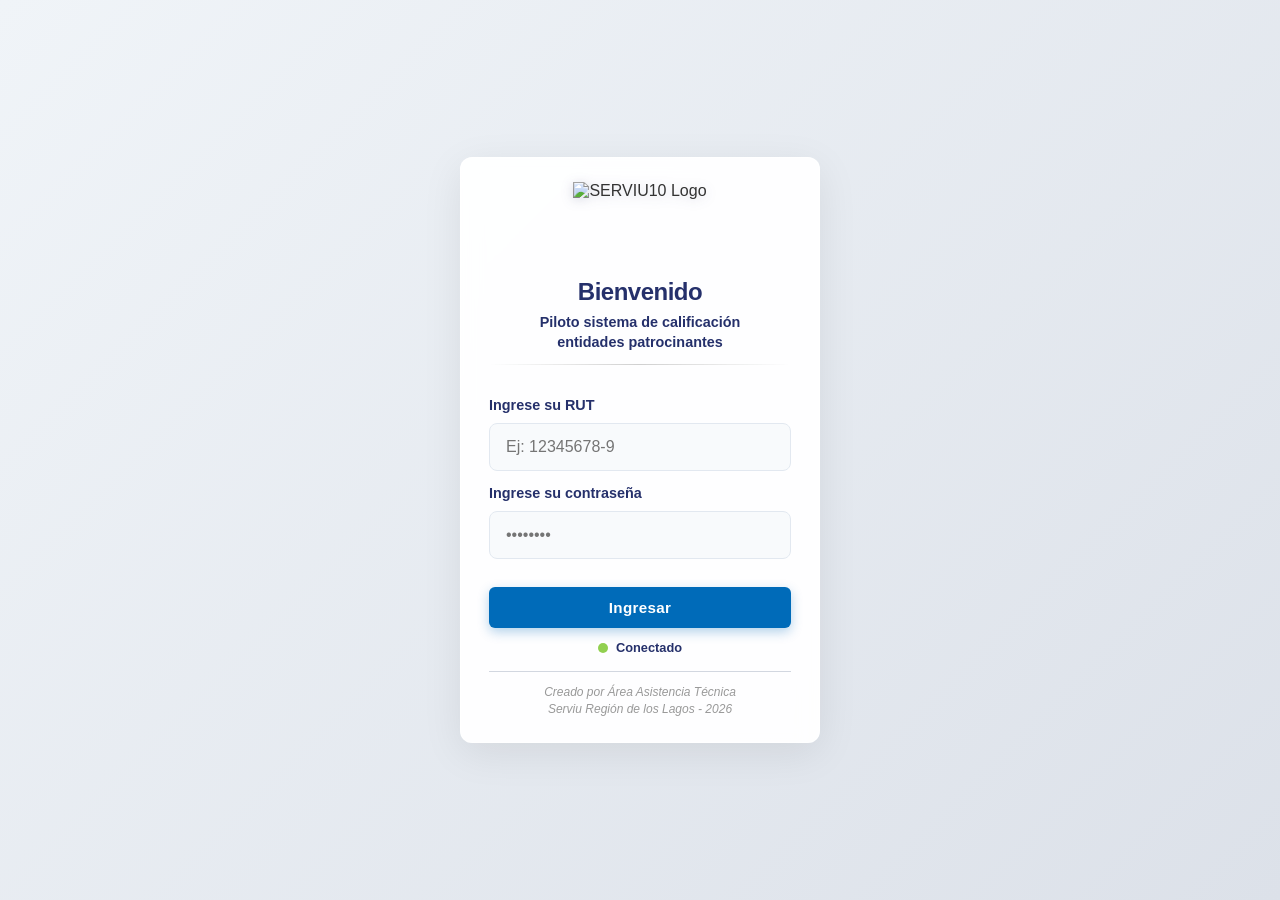
==== index.html @ bb614b03 "fix: Cache-busting de CSS/JS y refuerzo visual del indicador de entidades; resaltado de fila al cali" ====
<!DOCTYPE html>
<html lang="es">
<head>
    <meta charset="UTF-8">
    <meta name="viewport" content="width=device-width, initial-scale=1.0">
    <script>
        // Detectar si está en GitHub Pages o local
        const isGitHub = window.location.hostname.includes('github.io');
        let basePath = './';
        if (isGitHub) {
            // Extraer el nombre del repositorio de la URL actual (case-insensitive)
            const pathname = window.location.pathname;
            const match = pathname.match(/\/([^/]+)\//);
            basePath = match ? ('/' + match[1] + '/') : '/Calificaciones/';
        }
        // Crear base tag dinámicamente
        const baseTag = document.createElement('base');
        baseTag.href = basePath;
        document.head.insertBefore(baseTag, document.head.firstChild);

        // Información de autoría - visible en consola (F12)
        console.log('%cSISTEMA DE PRECALIFICACIÓN ENTIDADES PATROCINANTES', 'color: #25306B; font-size: 16px; font-weight: bold;');
        console.log('%cDesarrollado por: Rodrigo Kramm (rkramm@minvu.cl)', 'color: #006BB9; font-size: 12px;');
        console.log('%cÁrea: Asistencia Técnica - Serviu Región de los Lagos', 'color: #28A745; font-size: 12px;');
        console.log('%cAño: 2026', 'color: #666; font-size: 12px;');
        console.log('%c📜 Licencia: Creative Commons Atribución 4.0 Internacional (CC BY 4.0)', 'color: #F57C00; font-size: 11px; font-weight: bold;');
        console.log('%cPuedes modificar, mejorar y distribuir este proyecto siempre que:', 'color: #999; font-size: 11px;');
        console.log('%c✓ Des crédito al autor original (Rodrigo Kramm)', 'color: #999; font-size: 11px;');
        console.log('%c✓ Incluyas un enlace a la licencia: https://creativecommons.org/licenses/by/4.0/', 'color: #999; font-size: 11px;');
        console.log('%c✓ Indiques los cambios realizados al proyecto original', 'color: #999; font-size: 11px;');
    </script>
    <title>Sistema de Precalificación e Inspección</title>
    <link rel="stylesheet" href="styles.css?v=20260706b">
</head>
<body>
    <script>
        // OCULTAR PANELES AL INICIO (antes de que cargue CSS)
        document.addEventListener('DOMContentLoaded', () => {
            const mainScreen = document.getElementById('main-screen');
            const adminView = document.getElementById('admin-view');
            if (mainScreen) {
                mainScreen.classList.add('hidden');
                mainScreen.style.display = 'none';
            }
            if (adminView) {
                adminView.classList.add('hidden');
                adminView.style.display = 'none';
            }
        });
    </script>

    <div id="login-container" class="login-screen-center">
        <form id="login-screen" class="login-card" onsubmit="event.preventDefault();">
            <div class="login-header text-center" style="padding-bottom: 4px;">
                <div style="display: flex; justify-content: center; margin-bottom: 16px;">
                    <img src="logo_serviu.JPG" alt="SERVIU10 Logo" style="height: 80px; object-fit: contain; filter: drop-shadow(0 2px 6px rgba(37, 48, 107, 0.18));">
                </div>
                <h2 style="margin: 0 0 6px 0; font-size: 1.5rem; font-weight: 700; color: var(--primary-dark); letter-spacing: -0.5px;">Bienvenido</h2>
                <p style="color: var(--primary-dark); font-size: 0.9rem; margin: 0; font-weight: 600; line-height: 1.4;">Piloto sistema de calificación<br>entidades patrocinantes</p>
                <div style="height: 1px; background: linear-gradient(90deg, transparent, #D0D0D0, transparent); margin: 12px 0;"></div>
            </div>

            <div style="margin-top: 16px;">
                <div class="form-group">
                    <label for="username" style="display: block; font-size: 0.9rem; font-weight: 600; color: var(--primary-dark); margin-bottom: 10px; text-transform: none; letter-spacing: normal;">Ingrese su RUT</label>
                    <input type="text" id="username" placeholder="Ej: 12345678-9" class="modern-input" maxlength="10" style="padding: 14px 16px; font-size: 1rem;">
                </div>
                <div class="form-group">
                    <label for="password" style="display: block; font-size: 0.9rem; font-weight: 600; color: var(--primary-dark); margin-bottom: 10px; text-transform: none; letter-spacing: normal;">Ingrese su contraseña</label>
                    <input type="password" id="password" class="modern-input" placeholder="••••••••" maxlength="8" style="padding: 14px 16px; font-size: 1rem;">
                </div>
            </div>

            <button type="button" id="btn-login" class="btn btn-primary btn-login-modern" style="margin-top: 14px; padding: 12px; font-size: 0.95rem; font-weight: 600; border-radius: 6px; letter-spacing: 0.3px;">Ingresar</button>

            <div id="connection-status" class="login-status-indicator" style="margin-top: 12px;">
                <span id="conn-dot" class="status-dot" style="background-color: #92D050;"></span>
                <span id="conn-text" style="font-size: 0.8rem; color: #25306B; font-weight: bold;">Conectado</span>
            </div>

            <div style="margin-top: 16px; text-align: center; padding-top: 12px; border-top: 1px solid #D2D7E0;">
                <p style="font-size: 0.75rem; color: #999; font-style: italic; margin: 0; line-height: 1.4;">
                    Creado por Área Asistencia Técnica<br>Serviu Región de los Lagos - 2026
                </p>
            </div>
        </form>
    </div>

    <div id="main-screen" class="container hidden" style="display: none !important;">
        <header class="main-header">
            <div style="display: flex; align-items: center; justify-content: space-between; width: 100%; gap: 20px;">
                <div style="order: 2; flex: 0 1 auto; text-align: center;">
                    <h1 id="app-title">Panel de Control</h1>
                    <p style="margin: 6px 0 0 0; font-size: 1rem; font-weight: 600; color: rgba(255, 255, 255, 0.95);"><span>Bienvenido</span> <span id="user-profile"></span></p>
                </div>

                <div style="order: 1; flex: 1 1 0; text-align: left; display: flex; flex-direction: column; gap: 2px;">
                    <div style="font-size: 0.9rem; font-weight: 600; color: rgba(255, 255, 255, 0.95);"><span id="header-date-today">--</span></div>
                    <div style="font-size: 0.85rem; color: rgba(255, 255, 255, 0.85); font-weight: 600;"><span id="header-countdown">--:--</span></div>
                    <div style="font-size: 0.75rem; color: rgba(255, 255, 255, 0.8); margin-top: 3px; display: none;" id="session-countdown-container">⏱️ Sesión: <span id="session-countdown">10:00</span></div>
                    <div style="font-size: 0.75rem; color: rgba(255, 255, 255, 0.8); margin-top: 3px; display: none;" id="deadline-container">📅 <span id="deadline-display"></span></div>
                </div>

                <div style="order: 3; display: flex; gap: 8px; align-items: flex-start; flex: 1 1 0; justify-content: flex-end;">
                    <button id="btn-eval-pdf" class="btn btn-primary hidden" style="background-color: #3C4350; color: white; font-weight: 600; border: none; box-shadow: 0 2px 4px rgba(0,0,0,0.2); padding: 8px 12px; font-size: 0.85rem;" title="Exportar calificaciones a formato PDF para respaldo">🖨️ PDF</button>
                    <div style="display: flex; flex-direction: column; align-items: center; gap: 4px;">
                        <button id="btn-save-scores" class="btn btn-primary hidden" style="background-color: #0A3A6B; color: white; font-weight: 600; border: none; box-shadow: 0 2px 4px rgba(0,0,0,0.2); padding: 8px 12px; font-size: 0.85rem;">💾 Guardar</button>
                        <span id="save-status-badge" style="font-size: 0.65rem; font-weight: 700; padding: 2px 6px; border-radius: 3px; background: #2E8B57; color: white; display: none; letter-spacing: 0.03em;">✅ GUARDADO</span>
                    </div>
                    <button id="btn-sync-cloud" class="btn btn-primary" style="background-color: #2E8B57; color: white; font-weight: 600; border: none; box-shadow: 0 2px 4px rgba(0,0,0,0.2); padding: 8px 12px; font-size: 0.85rem;">☁️ Sincronizar</button>
                    <button id="btn-download-cloud" class="btn btn-primary" style="background-color: #2B7A99; color: white; font-weight: 600; border: none; box-shadow: 0 2px 4px rgba(0,0,0,0.2); padding: 8px 12px; font-size: 0.85rem;" title="Descargar asignaciones desde la nube">⬇️ Descargar</button>
                    <button id="btn-logout" class="btn btn-danger" style="background-color: #C0392B; color: white; padding: 8px 12px; font-size: 0.85rem; font-weight: 600; border: none; box-shadow: 0 2px 4px rgba(0,0,0,0.2);">🚪 Salir</button>
                </div>
            </div>
            <div style="height: 1px; background: linear-gradient(90deg, transparent, rgba(255, 255, 255, 0.2), transparent); margin-top: 12px; width: 100%;"></div>
        </header>

        <div id="admin-view" class="hidden" style="display: none !important;">
            <div class="tabs-nav" style="margin-bottom: 15px;">
                <button class="tab-button admin-main-tab active" data-target="panel-config">Configuración y Asignación</button>
                <button class="tab-button admin-main-tab" data-target="panel-entidades">Entidades</button>
                <button class="tab-button admin-main-tab" data-target="panel-evaluadores">Evaluadores</button>
                <button class="tab-button admin-main-tab" data-target="panel-monitoreo" id="btn-tab-monitoreo">Monitoreo de Precalificaciones</button>
                <button class="tab-button admin-main-tab" data-target="panel-reportes" id="btn-tab-reportes">Reportes Consolidados</button>
                <button class="tab-button admin-main-tab" data-target="panel-textos">Edición de Textos</button>
                <button class="tab-button admin-main-tab" data-target="panel-historicos">Históricos</button>
                <button class="tab-button admin-main-tab" data-target="panel-sesiones">Sesiones Activas</button>
            </div>

            <div id="panel-config" class="admin-subpanel" title="Panel de Configuración y Asignación">
                <div class="card compact-card" style="margin-bottom: 15px; max-width: 500px;" title="Tarjeta de Fechas Límite">
                    <div style="display: flex; gap: 10px; align-items: center; margin-bottom: 8px;">
                        <h3 style="margin: 0;">Fechas Límite de Evaluación</h3>
                        <span style="background:#5C6580;color:#fff;padding:3px 9px;border-radius:4px;font-size:0.66rem;font-weight:700;letter-spacing:0.03em;">DEADLINE</span>
                    </div>
                    <div class="form-group" style="margin-top:5px; margin-bottom:5px;">
                        <label for="cfg-deadline">Fecha y Hora Límite:</label>
                        <input type="datetime-local" id="cfg-deadline">
                    </div>
                    <button id="btn-save-config" class="btn btn-primary">Guardar Restricción Temporal</button>
                </div>

                <div class="card compact-card" style="margin-bottom: 15px;" title="Tarjeta de Respaldo de Datos">
                    <div style="display: flex; gap: 10px; align-items: center; margin-bottom: 8px;">
                        <h3 style="margin: 0;">Respaldo y Security de Datos</h3>
                        <span style="background:#5C6580;color:#fff;padding:3px 9px;border-radius:4px;font-size:0.66rem;font-weight:700;letter-spacing:0.03em;">BACKUP</span>
                    </div>
                    <p style="margin-bottom: 10px; font-size: 0.85rem; color: #666;">Descargue un archivo JSON con absolutamente toda la información del sistema (Entidades, Evaluadores, Asignaciones, Notas, etc.) para mantener una copia de seguridad segura.</p>
                    <button id="btn-export-backup" class="btn btn-primary" style="background-color: #2B7A99; border-color: #17A2B8; color: #FFF;" title="Descargar archivo JSON de respaldo">💾 Descargar Respaldo Completo (JSON)</button>
                </div>

                <div class="card compact-card" title="Tarjeta de Asignación Rápida">
                    <div style="display:flex; justify-content:space-between; align-items:center; flex-wrap:wrap; gap:10px; margin-bottom:10px;">
                        <div style="display: flex; gap: 10px; align-items: center;">
                            <h3 style="margin:0;">Asignación Rápida de Cobertura y Privilegios</h3>
                            <span style="background:#5C6580;color:#fff;padding:3px 9px;border-radius:4px;font-size:0.66rem;font-weight:700;letter-spacing:0.03em;">ASIG-RÁPIDA</span>
                        </div>
                        <div style="display:flex; align-items:center; gap:10px;">
                            <label style="display:flex; align-items:center; gap:6px; font-weight:bold; color:var(--primary-dark); cursor:pointer; font-size:0.9rem;">
                                <input type="checkbox" id="chk-modo-historico"> HISTORICO
                            </label>
                            <select id="sel-anio-historico" class="hidden" style="width:auto; min-width:90px; padding:4px 8px; font-size:0.85rem;"></select>
                        </div>
                    </div>
                    <p style="margin-bottom: 10px; font-size: 0.85rem; color: #666;">Configura la asignación por bloques geográficos y de programas:</p>

                    <div style="font-size: 0.7rem; color: #666; margin-bottom: 8px; font-weight: bold;">MATRIZ-ASIGNACIÓN</div>
                    <div class="matrix-grid-layout" title="Matriz de asignación de privilegios">
                        <div class="matrix-col" title="Control de Evaluadores">
                            <div class="matrix-header">1. Evaluador(es) <span style="display: block; font-size: 0.65rem; font-weight: bold; color: #7A8294; margin-top: 2px;">COL-EVALUADORES</span></div>
                            <div class="matrix-body tall-body clean-checkbox-list" id="col-evaluadores"></div>
                        </div>

                        <div class="matrix-col" title="Control de Provincia">
                            <label for="asig-provincia-listbox" class="matrix-header" style="display:block; width:100%; margin:0; cursor:pointer;">2. Provincia<span style="display: block; font-size: 0.65rem; font-weight: bold; color: #7A8294; margin-top: 2px;">COL-PROVINCIA</span></label>
                            <div class="matrix-body tall-body" style="padding: 0; display: flex; flex-direction: column;">
                                <select id="asig-provincia-listbox" size="4" style="height: 100%; width:100%; border: none; outline: none; padding: 8px;" title="Lista de Provincias">
                                    <option value="Osorno">Osorno</option>
                                    <option value="Llanquihue">Llanquihue</option>
                                    <option value="Chiloé">Chiloé</option>
                                    <option value="Palena">Palena</option>
                                </select>
                            </div>
                        </div>

                        <div class="matrix-col" title="Control de Programas">
                            <div class="matrix-header">3. Programa<span style="display: block; font-size: 0.65rem; font-weight: bold; color: #7A8294; margin-top: 2px;">COL-PROGRAMA</span></div>
                            <div class="matrix-body tall-body clean-checkbox-list" id="col-programas-dinamicos" style="background: #FAFBFD;">
                                <span style="color:#999; font-size:0.8rem; display:block; text-align:center; margin-top:20px;">Seleccione una provincia</span>
                            </div>
                        </div>
                        <div class="matrix-col" title="Control de Entidades">
                            <div class="matrix-header">3.5 ENTIDADES<span style="display: block; font-size: 0.65rem; font-weight: bold; color: #7A8294; margin-top: 2px;">COL-ENTIDADES</span></div>
                            <div class="matrix-body" id="col-entidades-dinamicas">
                                </div>
                        </div>

                        <div class="matrix-col" title="Control de Etapas">
                            <div class="matrix-header">4. Etapa<span style="display: block; font-size: 0.65rem; font-weight: bold; color: #7A8294; margin-top: 2px;">COL-ETAPAS</span></div>
                            <div class="matrix-body tall-body clean-checkbox-list">
                                <label class="all-stages-label">
                                    <input type="checkbox" id="chk-toggle-all-stages"> [ Marcar Todas ]
                                </label>
                                <div class="checkbox-block-item"><label><input type="checkbox" class="asig-etapa-chk" value="1"> Etapa 1</label></div>
                                <div class="checkbox-block-item"><label><input type="checkbox" class="asig-etapa-chk" value="2"> Etapa 2</label></div>
                                <div class="checkbox-block-item"><label><input type="checkbox" class="asig-etapa-chk" value="3"> Etapa 3</label></div>
                                <div class="checkbox-block-item"><label><input type="checkbox" class="asig-etapa-chk" value="4"> Etapa 4</label></div>
                                <div class="checkbox-block-item"><label><input type="checkbox" class="asig-etapa-chk" value="5"> Etapa 5</label></div>
                                <div class="checkbox-block-item"><label><input type="checkbox" class="asig-etapa-chk" value="6"> Etapa 6</label></div>
                            </div>
                        </div>
                    </div>
                    
                    <div style="margin-top:15px; display:flex; gap:10px; justify-content:flex-end;">
                        <button id="btn-save-partial" class="btn" style="background-color:#6C757D; color:#FFF;" title="ID: btn-save-partial">Guardar Parcial e Intercambiar Cobertura</button>
                        <button id="btn-save-asignacion" class="btn btn-primary" title="ID: btn-save-asignacion">Finalizar y Confirmar Asignación</button>
                        <button id="btn-save-asignacion-historica" class="btn btn-primary hidden" style="background-color:#2B7A99;" title="ID: btn-save-asignacion-historica">Guardar Asignación Histórica</button>
                    </div>
                </div>
            </div>

            <div id="panel-entidades" class="admin-subpanel hidden" title="Panel de Entidades">
                <div class="card compact-card" title="Tarjeta Directorio de Entidades">
                    <div style="display:flex; justify-content:space-between; align-items:center; flex-wrap: wrap; gap: 10px; margin-bottom:10px; border-bottom:2px solid var(--primary-dark); padding-bottom:4px;">
                        <div style="display: flex; gap: 10px; align-items: center;">
                            <h3 style="color:var(--primary-dark); font-size:1.1rem; margin:0;">Directorio de Entidades</h3>
                            <span style="background:#5C6580;color:#fff;padding:3px 9px;border-radius:4px;font-size:0.66rem;font-weight:700;letter-spacing:0.03em;">ENTIDADES</span>
                        </div>
                        <div style="display: flex; gap: 10px; align-items: center; flex-grow: 1; justify-content: flex-end; flex-wrap: wrap;">
                            <label for="search-entidades" style="font-size: 0.85rem; font-weight: bold; color: var(--text-dark);">Buscar:</label>
                            <input type="text" id="search-entidades" placeholder="Buscar entidad (RUT, Nombre, Comuna...)" class="modern-input" style="max-width: 300px; padding: 6px 10px;" title="Búsqueda de entidades">
                            <button id="btn-open-entidad-modal" class="btn btn-primary" style="padding:6px 12px; font-size:0.85rem;" title="Crear nueva entidad">+ Nueva Entidad</button>
                        </div>
                    </div>
                    <div class="table-responsive" style="margin-top: 15px;">
                        <div style="font-size: 0.7rem; color: #666; margin-bottom: 8px; font-weight: bold;">TABLA-ENTIDADES</div>
                        <table class="evaluation-table" style="font-size: 0.8rem;" title="Tabla de Entidades">
                            <colgroup>
                                <col style="width: 12%;">
                                <col style="width: 25%;">
                                <col style="width: 10%;">
                                <col style="width: 15%;">
                                <col style="width: 12%;">
                                <col style="width: 16%;">
                                <col style="width: 10%;">
                            </colgroup>
                            <thead>
                                <tr style="background-color: var(--primary-dark); color: #FFF;">
                                    <th>RUT</th>
                                    <th>Nombre</th>
                                    <th>Comuna</th>
                                    <th>Programa</th>
                                    <th>Convenio</th>
                                    <th>Fecha</th>
                                    <th class="text-center">Acciones</th>
                                </tr>
                            </thead>
                            <tbody id="tabla-entidades-body">
                                <tr><td colspan="7" class="text-center">Sin entidades guardadas.</td></tr>
                            </tbody>
                        </table>
                    </div>
                </div>
            </div>

            <div id="panel-evaluadores" class="admin-subpanel hidden" title="Panel de Evaluadores">
                <div class="card compact-card" title="Tarjeta Directorio de Evaluadores">
                    <div style="display:flex; justify-content:space-between; align-items:center; flex-wrap: wrap; gap: 10px; margin-bottom:10px; border-bottom:2px solid var(--primary-dark); padding-bottom:4px;">
                        <div style="display: flex; gap: 10px; align-items: center;">
                            <h3 style="color:var(--primary-dark); font-size:1.1rem; margin:0;">Directorio de Evaluadores</h3>
                            <span style="background:#5C6580;color:#fff;padding:3px 9px;border-radius:4px;font-size:0.66rem;font-weight:700;letter-spacing:0.03em;">EVALUADORES</span>
                        </div>
                        <div style="display: flex; gap: 10px; align-items: center; flex-grow: 1; justify-content: flex-end; flex-wrap: wrap;">
                            <label for="search-evaluadores" style="font-size: 0.85rem; font-weight: bold; color: var(--text-dark);">Buscar:</label>
                            <input type="text" id="search-evaluadores" placeholder="Buscar evaluador..." class="modern-input" style="max-width: 300px; padding: 6px 10px;" title="Búsqueda de evaluadores">
                            <button id="btn-open-evaluador-modal" class="btn btn-primary" style="padding:6px 12px; font-size:0.85rem;" title="Crear nuevo evaluador">+ Nuevo Evaluador</button>
                        </div>
                    </div>
                    <div class="table-responsive">
                        <div style="font-size: 0.7rem; color: #666; margin-bottom: 8px; font-weight: bold;">TABLA-EVALUADORES</div>
                        <table class="evaluation-table" style="font-size: 0.8rem;" title="Tabla de Evaluadores">
                            <thead>
                                <tr style="background-color: var(--primary-dark); color: #FFF;">
                                    <th>RUT</th>
                                    <th>Nombre</th>
                                    <th>Área / Depto</th>
                                    <th class="text-center">Acciones</th>
                                </tr>
                            </thead>
                            <tbody id="tabla-evaluadores-body">
                                <tr><td colspan="4" class="text-center">Sin evaluadores guardados.</td></tr>
                            </tbody>
                        </table>
                    </div>
                </div>
            </div>

            <div id="panel-monitoreo" class="admin-subpanel hidden" title="Panel de Monitoreo">
                <div class="card compact-card" title="Tarjeta Monitoreo de Precalificaciones">
                    <div style="display:flex; justify-content:space-between; align-items:center; flex-wrap:wrap; gap:8px; margin-bottom:10px;">
                        <div style="display: flex; gap: 10px; align-items: center;">
                            <h3 style="margin: 0;">Monitoreo de Precalificaciones Realizadas</h3>
                            <span style="background:#5C6580;color:#fff;padding:3px 9px;border-radius:4px;font-size:0.66rem;font-weight:700;letter-spacing:0.03em;">MONITOREO</span>
                        </div>
                        <div style="display:flex; align-items:center; gap:8px; flex-wrap: wrap;">
                            <label for="search-monitoreo" style="font-size: 0.85rem; font-weight: bold; color: var(--text-dark);">Filtrar:</label>
                            <input type="text" id="search-monitoreo" placeholder="Buscar por evaluador, programa o etapa..." class="modern-input" style="max-width:350px; padding:6px 10px;" title="Buscar en monitoreo">
                        </div>
                    </div>
                    <div class="table-responsive table-scroll-container">
                        <div style="font-size: 0.7rem; color: #666; margin-bottom: 8px; font-weight: bold;">TABLA-MONITOREO</div>
                        <table class="evaluation-table" style="font-size:0.85rem;" title="Tabla de Monitoreo">
                            <thead>
                                <tr style="background-color: var(--primary-dark); color:#FFF;">
                                    <th style="padding:8px;">Evaluador (RUT)</th>
                                    <th>Programa / Provincia / Entidad</th>
                                    <th>Etapa</th>
                                    <th>Estado</th>
                                    <th>Promedio</th>
                                    <th>Acción</th>
                                </tr>
                            </thead>
                            <tbody id="admin-monitoring-rows"></tbody>
                        </table>
                    </div>
                </div>
            </div>

            <div id="panel-reportes" class="admin-subpanel hidden" title="Panel de Reportes">
                <div class="card compact-card" title="Tarjeta Informe Consolidado">
                    <div style="display:flex; justify-content:space-between; align-items:center; flex-wrap:wrap; gap:8px; margin-bottom: 10px;">
                        <div style="display: flex; gap: 10px; align-items: center;">
                            <h3 style="margin:0;">Informe Consolidado por Entidad</h3>
                            <span style="background:#5C6580;color:#fff;padding:3px 9px;border-radius:4px;font-size:0.66rem;font-weight:700;letter-spacing:0.03em;">REPORTES</span>
                        </div>
                        <button id="btn-export-reportes" class="btn btn-primary" style="background-color: #217346; border-color: #217346;" title="Exportar reportes a Excel">📥 Exportar a Excel</button>
                    </div>
                    <p style="font-size: 0.85rem; color: #666; margin-bottom: 10px;">Este reporte agrupa todas las precalificaciones realizadas a una Entidad. <strong>Haga clic en una fila</strong> para desagrupar y ver el detalle de notas por Programa, Provincia y Evaluador.</p>
                    <div class="table-responsive table-scroll-container">
                        <div style="font-size: 0.7rem; color: #666; margin-bottom: 8px; font-weight: bold;">TABLA-REPORTES</div>
                        <table class="evaluation-table" style="font-size:0.85rem;" title="Tabla de Reportes Consolidados">
                            <thead>
                                <tr style="background-color: var(--primary-dark); color:#FFF;">
                                    <th style="padding:8px; text-align:left;">Nombre Entidad / Detalle (Programa y Evaluador)</th>
                                    <th class="text-center" style="width:7%;">Etapa 1</th>
                                    <th class="text-center" style="width:7%;">Etapa 2</th>
                                    <th class="text-center" style="width:7%;">Etapa 3</th>
                                    <th class="text-center" style="width:7%;">Etapa 4</th>
                                    <th class="text-center" style="width:7%;">Etapa 5</th>
                                    <th class="text-center" style="width:7%;">Etapa 6</th>
                                    <th class="text-center" style="width:10%;">Prom. Final</th>
                                    <th class="text-center" style="width:10%;">Estado</th>
                                    <th class="text-center" style="width:12%;">Fecha Calificación</th>
                                </tr>
                            </thead>
                            <tbody id="reportes-entidad-body"></tbody>
                        </table>
                    </div>
                </div>
            </div>

            <div id="panel-textos" class="admin-subpanel hidden">
                <div class="card compact-card">
                    <div style="display: flex; gap: 10px; align-items: center; margin-bottom: 8px;">
                        <h3 style="margin: 0;">Edición Normativa de Textos</h3>
                        <span style="background:#5C6580;color:#fff;padding:3px 9px;border-radius:4px;font-size:0.66rem;font-weight:700;letter-spacing:0.03em;">TEXTOS</span>
                    </div>
                    <div class="tabs-nav" id="admin-tabs" style="margin-top:5px;"></div>
                    <div id="admin-items-container" style="margin-top: 10px; max-height:40vh; overflow-y:auto; padding-right:5px;"></div>
                    <button id="btn-save-items" class="btn btn-primary" style="margin-top: 10px;">Guardar Textos de la Etapa</button>
                </div>
            </div>

            <div id="panel-historicos" class="admin-subpanel hidden" title="Panel de Históricos">
                <div class="card compact-card" title="Tarjeta de Calificación Histórica">
                    <div style="display:flex; justify-content:space-between; align-items:center; flex-wrap:wrap; gap:10px; margin-bottom:10px; border-bottom:2px solid var(--primary-dark); padding-bottom:4px;">
                        <div style="display: flex; gap: 10px; align-items: center;">
                            <h3 style="color:var(--primary-dark); font-size:1.1rem; margin:0;">Calificación Histórica</h3>
                            <span style="background:#5C6580;color:#fff;padding:3px 9px;border-radius:4px;font-size:0.66rem;font-weight:700;letter-spacing:0.03em;">HISTÓRICOS</span>
                        </div>
                        <div style="display:flex; align-items:center; gap:10px; flex-wrap:wrap;">
                            <label for="sel-historico-anio" style="font-size:0.85rem; font-weight:bold;">Año:</label>
                            <select id="sel-historico-anio" style="width:auto; min-width:90px; padding:4px 8px; font-size:0.85rem;"></select>
                            <button id="btn-guardar-historico" class="btn btn-primary" style="background-color:#2E8B57;">Guardar Calificación Histórica</button>
                        </div>
                    </div>

                    <div id="historico-resumen" style="background:#F8F9FA; border-left:4px solid var(--primary-blue); padding:8px; border-radius:4px; margin-bottom:10px; font-size:0.85rem; color:#333;">
                        <strong>Resumen:</strong> <span id="historico-resumen-texto">Sin asignación histórica seleccionada.</span>
                    </div>

                    <div id="historico-entidades-tabs" class="tabs-nav" style="margin-bottom:10px;"></div>

                    <div style="display:flex; gap:10px; align-items:flex-start;">
                        <div id="historico-tabs" class="historico-tabs-vertical" style="display:flex; flex-direction:column; gap:4px; min-width:90px;"></div>
                        <div class="table-responsive card table-scroll-container" id="historico-table-card" style="flex:1; padding:15px;">
                            <div style="font-size: 0.7rem; color: #666; margin-bottom: 8px; font-weight: bold;">TABLA-HISTÓRICOS</div>
                            <table class="evaluation-table" title="Tabla de Calificaciones Históricas">
                                <colgroup>
                                    <col style="width: 2%;">
                                    <col style="width: 70%;">
                                    <col style="width: 1.33%;">
                                    <col style="width: 1.33%;">
                                    <col style="width: 1.34%;">
                                </colgroup>
                                <thead>
                                    <tr class="header-top">
                                        <th colspan="2" class="title-etapa" id="historico-stage-title" style="font-size:1.1rem; padding:6px;">ETAPA 1...</th>
                                        <th colspan="3" class="detail-header">
                                            <div class="detalle-calificacion-title" style="padding: 6px 0; font-size: 0.85rem;">DETALLE DE PRECALIFICACIÓN</div>
                                        </th>
                                    </tr>
                                    <tr class="header-sub">
                                        <th colspan="2" class="description-block" id="historico-stage-desc" style="font-size:0.8rem; padding:6px;">Descripción...</th>
                                        <th class="range-header text-center">MALO<br><small>(0-50)</small></th>
                                        <th class="range-header text-center">ACEPTABLE<br><small>(51-79)</small></th>
                                        <th class="range-header text-center">BUENO<br><small>(80-100)</small></th>
                                    </tr>
                                </thead>
                                <tbody id="historico-rows"></tbody>
                                <tfoot>
                                    <tr class="footer-result">
                                        <td colspan="2" class="text-uppercase bold-text cell-etapa-final" id="historico-stage-footer-label" style="font-size:0.95rem; padding:6px;">PRECALIFICACIÓN ETAPA 1</td>
                                        <td colspan="2" id="historico-status-text" class="text-center bold-text status-badge" style="font-size:0.95rem;">---</td>
                                        <td id="historico-final-score" class="text-center bold-text score-final" style="font-size:1.1rem;">0</td>
                                    </tr>
                                </tfoot>
                            </table>
                        </div>
                    </div>
                </div>
            </div>

            <div id="panel-sesiones" class="admin-subpanel hidden" title="Panel de Sesiones Activas">
                <div class="card compact-card" title="Tarjeta de Sesiones Activas">
                    <div style="display:flex; justify-content:space-between; align-items:center; flex-wrap:wrap; gap:10px; margin-bottom:10px; border-bottom:2px solid var(--primary-dark); padding-bottom:4px;">
                        <div style="display: flex; gap: 10px; align-items: center;">
                            <h3 style="color:var(--primary-dark); font-size:1.1rem; margin:0;">Sesiones Activas de Usuarios</h3>
                            <span style="background:#5C6580;color:#fff;padding:3px 9px;border-radius:4px;font-size:0.66rem;font-weight:700;letter-spacing:0.03em;">SESIONES</span>
                        </div>
                    </div>
                    <div id="admin-sessions-list" style="font-size:0.9rem; color:#666;">
                        <p style="text-align:center; padding:20px; color:#999;">Cargando sesiones...</p>
                    </div>
                </div>
            </div>
        </div>

        <div id="evaluador-view" class="hidden" style="display: flex; flex-direction: column; height: 100vh; gap: 0;">
            
            <div style="display: flex; align-items: center; gap: 12px; padding: 8px 12px; background: transparent; flex-shrink: 0; height: auto; flex-wrap: wrap;">
                <span style="font-size: 0.7rem; font-weight: 700; color: #555; white-space: nowrap;">COBERTURA / PROGRAMA:</span>
                <div id="evaluador-coverage-tabs" style="display: flex; gap: 6px; align-items: center; margin: 0; flex-wrap: wrap;"></div>
            </div>

            <div id="deadline-alert" class="card hidden" style="background-color: #FCE8E6; border-left: 5px solid var(--accent-red); color: #A51D24; font-weight: bold; padding:8px 12px; margin: 0; border-radius: 0;">
                El periodo de evaluación ha vencido. El sistema se encuentra en modo de solo lectura.
            </div>

            <div id="eval-progress-bar" class="hidden" style="background: linear-gradient(90deg, var(--primary-dark) 0%, var(--primary-blue) 50%, var(--primary-dark) 100%); background-size: 200% 100%; animation: progress-animation 1.5s ease-in-out infinite; margin: 0; padding: 0;"></div>

            <div id="eval-top-panel" class="eval-top-panel-expanded" style="display: flex; gap: 0; flex-shrink: 0; padding: 0; background: white; border-bottom: 1px solid #D2D7E0; max-height: 45%; overflow-y: auto; margin: 0; position: relative; transition: max-height 0.3s ease, overflow 0.3s ease;">

                <div id="eval-entities-header" style="width: 220px; background: var(--primary-dark); border-right: 2px solid var(--primary-dark); display: flex; flex-direction: column; padding: 0; flex-shrink: 0; overflow-y: hidden; position: relative;">
                    <div style="padding: 0 8px; background: var(--primary-dark); color: #FFF; font-weight: 700; font-size: 0.75rem; text-transform: uppercase; text-align: center; border-bottom: 1px solid #D2D7E0; flex-shrink: 0; height: 5.2rem; display: flex; align-items: center; justify-content: center;">
                        ENTIDADES
                    </div>
                    <button id="btn-toggle-top-panel" style="position: absolute; right: 8px; top: 8px; background: none; border: none; color: white; cursor: pointer; font-size: 1.2rem; padding: 0; z-index: 100;" title="Colapsar/expandir panel">▲</button>
                    <div id="eval-entity-tabs-container" style="display: flex; flex-direction: column; gap: 3px; padding: 6px; overflow: hidden; flex: 1;">
                        </div>
                    <div id="eval-entity-pagination" style="display: none; background: var(--primary-dark); border-top: 1px solid #D2D7E0; padding: 6px 8px; flex-shrink: 0; text-align: center; color: white; font-size: 0.7rem; font-weight: 600;">
                        <div style="margin-bottom: 6px;" id="pagination-info">1/5</div>
                        <div style="display: flex; gap: 4px; justify-content: center;">
                            <button id="btn-prev-entity" style="background: rgba(255,255,255,0.2); color: white; border: none; padding: 4px 8px; border-radius: 3px; cursor: pointer; font-size: 0.7rem; flex: 1;">◀ Ant</button>
                            <button id="btn-next-entity" style="background: rgba(255,255,255,0.2); color: white; border: none; padding: 4px 8px; border-radius: 3px; cursor: pointer; font-size: 0.7rem; flex: 1;">Sig ▶</button>
                        </div>
                    </div>
                </div>

                <div style="flex: 1; display: flex; flex-direction: column; gap: 4px; padding: 4px 8px;">
                    <div id="eval-info-card" style="background: white; border: 1px solid #D2D7E0; border-radius: 4px; padding: 8px; font-size: 0.7rem; line-height: 1.3; flex-shrink: 0; display: flex; gap: 12px; align-items: center; min-height: 4rem;">
                        <div style="flex: 1; min-width: 0;">
                            <div style="font-size: 0.65rem; font-weight: 700; color: var(--primary-dark); margin-bottom: 2px; text-transform: uppercase;">Nombre:</div>
                            <div id="eval-entity-name" style="color: var(--primary-dark); font-weight: 600; font-size: 0.95rem; white-space: nowrap; overflow: hidden; text-overflow: ellipsis;">---</div>
                        </div>
                        <div style="min-width: 60px;">
                            <div style="font-size: 0.65rem; font-weight: 700; color: var(--primary-dark); margin-bottom: 2px; text-transform: uppercase;">RUT:</div>
                            <div id="eval-entity-rut" style="color: var(--primary-dark); font-weight: 600; font-size: 0.85rem; white-space: nowrap;">---</div>
                        </div>
                        <div id="eval-programa-badge" style="background: #28A745; color: white; font-size: 1.25rem; font-weight: 700; padding: 12px 16px; border-radius: 4px; display: flex; align-items: center; justify-content: center; min-width: 70px; text-align: center; flex-shrink: 0;">DS10</div>
                    </div>

                    <div id="eval-projects-section" style="background: white; border: 1px solid #D2D7E0; border-radius: 6px; padding: 0; flex-shrink: 0; height: 200px; overflow: hidden; display: flex; flex-direction: column;">
                        <div style="font-size: 0.75rem; font-weight: 700; color: var(--primary-dark); padding: 8px 12px; background: #FAFBFC; border-bottom: 1px solid #D2D7E0; flex-shrink: 0;">Proyectos</div>
                        <div class="table-responsive" style="overflow-y: auto; flex: 1; background: white;">
                            <table style="margin: 0; width: 100%; border-collapse: collapse; table-layout: fixed;">
                                <thead id="eval-projects-head">
                                    <tr>
                                        <th style="width: 90px;">Código</th>
                                        <th style="width: 280px;">Nombre</th>
                                        <th style="width: 140px;">Comuna</th>
                                        <th style="width: 160px;">Tipología</th>
                                        <th style="width: 70px;">Fam.</th>
                                        <th style="width: 70px;">Año</th>
                                    </tr>
                                </thead>
                                <tbody id="eval-projects-body">
                                    <tr><td colspan="6" style="text-align: center; padding: 16px 8px; color: #999; font-size: 12px;">Seleccione entidad</td></tr>
                                </tbody>
                            </table>
                        </div>
                    </div>
                </div>
            </div>

            <div style="flex: 1; display: flex; flex-direction: column; gap: 8px; padding: 8px; overflow-y: auto;">
                <div style="background: white; border: 1px solid #D2D7E0; border-radius: 4px; padding: 6px; flex-shrink: 0;">
                    <div style="font-size: 0.7rem; font-weight: 700; color: var(--primary-dark); margin-bottom: 4px; text-transform: uppercase;">Etapas a Calificar</div>
                    <div id="eval-stages-container" style="display: flex; flex-wrap: wrap; gap: 4px; align-items: center; justify-content: space-between;">
                        </div>
                    <div style="height: 1px; background: linear-gradient(90deg, transparent, #D2D7E0, transparent); margin: 12px 0;"></div>
                    <div id="deadline-timer" style="padding: 8px 0; text-align: center; font-size: 1rem; font-weight: 600; color: var(--primary-dark); display: none;">
                        ⏱️ Tiempo disponible: <span id="timer-display" style="font-family: 'Courier New', monospace; color: #006BB9;">00-00:00</span>
                    </div>
                </div>

                <div class="table-responsive card table-scroll-container" id="table-card-container" style="flex: 1; padding:0; background-color: white; border-radius: 4px; border: 1px solid #D2D7E0; margin: 0; overflow-y: auto;">
                    <div style="font-size: 0.7rem; font-weight: 700; color: var(--primary-dark); padding: 6px 8px; background: #F5F7FA; border-bottom: 1px solid #D2D7E0; position: sticky; top: 0; z-index: 5;">TABLA DE CALIFICACIÓN</div>
                    <table class="evaluation-table" title="Tabla de Calificaciones" style="background-color: white; font-size: 0.95rem;">
                        <colgroup>
                            <col style="width: 2%;">
                            <col style="width: 70%;">
                            <col style="width: 1.33%;">
                            <col style="width: 1.33%;">
                            <col style="width: 1.34%;">
                        </colgroup>
                        <thead>
                            <tr class="header-top" style="background-color: #F5F7FA; border-bottom: 1px solid #D2D7E0;">
                                <th colspan="2" class="title-etapa" id="table-stage-title" style="font-size:1rem; padding:9px 12px; font-weight: 700; color: var(--primary-dark); text-align: left; border-right: 1px solid #D2D7E0; border-left: 4px solid var(--primary-blue); background: #EAF1FA; letter-spacing: 0.1px;">ETAPA 1...</th>
                                <th colspan="3" class="detail-header" style="padding: 6px; text-align: center;">
                                    <div class="detalle-calificacion-title" style="padding: 0; font-size: 0.7rem; font-weight: 600; color: var(--primary-dark); text-transform: uppercase; letter-spacing: 0.2px;">Evaluación</div>
                                </th>
                            </tr>
                            <tr class="header-sub" style="background-color: #F5F7FA; border-bottom: 1px solid #D2D7E0;">
                                <th colspan="2" class="description-block" id="table-stage-desc" style="font-size:0.7rem; padding:6px; color: var(--primary-dark); font-weight: 500; text-align: left; border-right: 1px solid #D2D7E0;">Criterios</th>
                                <th class="range-header text-center" style="padding: 6px; font-weight: 500; color: #D32F2F; font-size: 0.65rem;">MALO<br><small>(0-50)</small></th>
                                <th class="range-header text-center" style="padding: 6px; font-weight: 500; color: #F57C00; font-size: 0.65rem;">ACEPTABLE<br><small>(51-79)</small></th>
                                <th class="range-header text-center" style="padding: 6px; font-weight: 500; color: #388E3C; font-size: 0.65rem;">BUENO<br><small>(80-100)</small></th>
                            </tr>
                        </thead>
                        <tbody id="evaluation-rows"></tbody>
                        <tfoot>
                            <tr class="footer-result" style="background-color: #F5F7FA; border-top: 1px solid #D2D7E0;">
                                <td colspan="2" class="text-uppercase bold-text cell-etapa-final" id="table-stage-footer-label" style="font-size:0.75rem; padding:6px; color: var(--primary-dark); font-weight: 600; border-right: 1px solid #D2D7E0;">Resultado</td>
                                <td colspan="2" id="cell-status-text" class="text-center bold-text status-badge" style="font-size:0.75rem; padding: 6px; font-weight: 600;">---</td>
                                <td id="cell-final-score" class="text-center bold-text score-final" style="font-size:0.9rem; padding: 6px; font-weight: 700; color: var(--primary-blue);">0</td>
                            </tr>
                        </tfoot>
                    </table>
                </div>
            </div>
        </div>

        <div class="tabs-nav hidden" id="evaluador-internal-tabs"></div>
    </div>

    <div id="audit-modal" class="modal-overlay hidden">
        <div class="modal-content card">
            <div class="modal-header-box">
                <h3 id="modal-title">Detalle</h3>
                <button id="btn-close-modal" class="btn-close">&times;</button>
            </div>
            <div id="modal-custom-html-body" style="margin-top:10px; font-size:0.9rem; max-height:40vh; overflow-y:auto;"></div>
            
            <div id="modal-overwrite-question" class="hidden" style="margin-top:15px; padding:10px; background:#FFF3CD; border-radius:4px; font-size:0.85rem;">
                <p style="font-weight:bold; color:#856404; margin-bottom:5px;">⚠️ Se detectaron asignaciones previas para este evaluador:</p>
                <label style="display:flex; align-items:center; gap:8px; margin-bottom:5px; cursor:pointer;">
                    <input type="radio" name="overwrite_mode" value="merge" checked> 
                    <span><strong>Mantener e Integrar:</strong> Agregar las nuevas coberturas respetando lo que ya tenía asignado.</span>
                </label>
                <label style="display:flex; align-items:center; gap:8px; cursor:pointer;">
                    <input type="radio" name="overwrite_mode" value="replace"> 
                    <span><strong>Borrar y Reemplazar:</strong> Eliminar absolutamente todas las asignaciones viejas del usuario e instalar solo las nuevas.</span>
                </label>
            </div>

            <div class="table-responsive hidden" id="modal-table-container" style="margin-top:10px; max-height:40vh; overflow-y:auto;">
                <table class="evaluation-table" style="font-size:0.85rem;">
                    <thead>
                        <tr style="background-color: #EEE;">
                            <th style="padding:6px; width:12%;">Ítem</th>
                            <th>Descripción del Criterio</th>
                            <th style="width:12%;">Nota</th>
                        </tr>
                    </thead>
                    <tbody id="modal-table-rows"></tbody>
                </table>
            </div>
            <div id="modal-action-footer" class="hidden" style="margin-top:15px; text-align:right; gap:10px; display:flex; justify-content:flex-end;">
                <button id="btn-modal-cancel" class="btn" style="background-color:#6C757D; color:#FFF; padding:6px 12px;">Cancelar</button>
                <button id="btn-modal-confirm" class="btn" style="background-color:#2E8B57; color:#FFF; padding:6px 12px; font-weight:bold;">Confirmar Operación</button>
            </div>
        </div>
    </div>

    <div id="modal-entidad" class="modal-overlay hidden">
        <div class="modal-content card">
            <div class="modal-header-box">
                <h3 id="entidad-modal-title">Datos de la Entidad</h3>
                <button id="btn-close-entidad-modal" class="btn-close">&times;</button>
            </div>
            <div style="display: grid; grid-template-columns: 1fr 1fr; gap: 12px; margin-top: 15px;">
                <div class="form-group">
                    <label style="font-size:0.8rem; font-weight:bold;">RUT Entidad</label>
                    <input type="text" id="entidad-rut" placeholder="Ej: 12.345.678-9">
                </div>
                <div class="form-group">
                    <label style="font-size:0.8rem; font-weight:bold;">Nombre Entidad</label>
                    <input type="text" id="entidad-nombre" placeholder="Nombre">
                </div>
                <div class="form-group">
                    <label style="font-size:0.8rem; font-weight:bold;">Comuna</label>
                    <input type="text" id="entidad-comuna" placeholder="Comuna">
                </div>
                <div class="form-group">
                    <label style="font-size:0.8rem; font-weight:bold;">Programa</label>
                    <select id="entidad-programa">
                        <option value="">Seleccione Programa...</option>
                        <option value="DS10">DS10</option>
                        <option value="DS27">DS27</option>
                        <option value="DS49">DS49</option>
                    </select>
                </div>
                <div class="form-group">
                    <label style="font-size:0.8rem; font-weight:bold;">N° Convenio</label>
                    <input type="text" id="entidad-convenio" placeholder="N° Convenio Marco">
                </div>
                <div class="form-group">
                    <label style="font-size:0.8rem; font-weight:bold;">Fecha Convenio</label>
                    <input type="date" id="entidad-fecha">
                </div>
            </div>
            <div style="margin-top: 15px; text-align: right;">
                <button id="btn-save-entidad-modal" class="btn btn-primary">Guardar Entidad</button>
            </div>
        </div>
    </div>

    <div id="modal-evaluador" class="modal-overlay hidden">
        <div class="modal-content card">
            <div class="modal-header-box">
                <h3 id="evaluador-modal-title">Datos del Evaluador</h3>
                <button id="btn-close-evaluador-modal" class="btn-close">&times;</button>
            </div>
            <div style="display: grid; grid-template-columns: 1fr 1fr; gap: 12px; margin-top: 15px;">
                <div class="form-group">
                    <label style="font-size:0.8rem; font-weight:bold;">Nombre Completo</label>
                    <input type="text" id="ev-nombre" placeholder="Ej: Juan Pérez">
                </div>
                <div class="form-group">
                    <label style="font-size:0.8rem; font-weight:bold;">RUT Evaluador</label>
                    <input type="text" id="ev-rut" placeholder="Ej: 17.444.555-6">
                </div>
                <div class="form-group">
                    <label style="font-size:0.8rem; font-weight:bold;">Área / Departamento</label>
                    <input type="text" id="ev-area" placeholder="Ej: Depto. Técnico">
                </div>
                <div class="form-group">
                    <label style="font-size:0.8rem; font-weight:bold;">Contraseña</label>
                    <input type="text" id="ev-clave" placeholder="Por defecto: 123456">
                </div>
            </div>
            <div style="margin-top: 15px; text-align: right;">
                <button id="btn-save-evaluador-modal" class="btn btn-primary">Guardar Evaluador</button>
            </div>
        </div>
    </div>

    <div id="progress-overlay" class="modal-overlay hidden" style="z-index: 2000; flex-direction: column;">
        <div class="card text-center" style="width: 300px; padding: 20px;">
            <h3 id="progress-title" style="margin-bottom: 15px; color: var(--primary-dark); font-size: 1.1rem;">Procesando...</h3>
            <div style="width: 100%; background: #E0E0E0; height: 16px; border-radius: 8px; overflow: hidden; margin-bottom: 10px;">
                <div id="progress-bar-fill" style="width: 0%; background: var(--color-bueno); height: 100%; transition: width 0.2s;"></div>
            </div>
            <p id="progress-text" style="font-size: 0.85rem; font-weight: bold; color: #555;">0%</p>
            <button id="btn-cancel-sync" class="btn" style="background-color:#6C757D; color:#FFF; margin-top:10px; width:100%;">Cancelar Sincronización</button>
        </div>
    </div>

    <input type="file" id="input-restore-backup" accept="application/json" style="display:none;">

    <!-- Librerías de seguridad -->
    <script src="https://cdnjs.cloudflare.com/ajax/libs/bcryptjs/2.4.3/bcrypt.min.js" crossorigin="anonymous" referrerpolicy="no-referrer"></script>

    <!-- Configuración por defecto (siempre carga) -->
    <script src="config.default.js"></script>

    <!-- Configuración local (sobrescribe si existe - desarrollo local) -->
    <script src="config.js" onerror="console.log('config.js no encontrado, usando config.default.js')"></script>

    <!-- Librería para generar PDF -->
    <script src="https://cdnjs.cloudflare.com/ajax/libs/html2pdf.js/0.10.1/html2pdf.bundle.min.js" crossorigin="anonymous" referrerpolicy="no-referrer"></script>

    <!-- Panel de notificaciones lateral -->
    <div id="notification-panel" style="position: fixed; top: 20px; right: 20px; width: 320px; max-height: 80vh; background: white; border-radius: 8px; box-shadow: 0 4px 20px rgba(0,0,0,0.15); overflow-y: auto; z-index: 2000; display: none;">
        <div style="padding: 16px; border-bottom: 2px solid #D2D7E0;">
            <div style="display: flex; align-items: center; justify-content: space-between;">
                <h3 style="margin: 0; color: var(--primary-dark); font-size: 0.95rem;">Sincronización</h3>
                <button id="btn-close-notifications" style="background: none; border: none; font-size: 1.2rem; cursor: pointer; color: #999;">✕</button>
            </div>
        </div>
        <div id="notification-list" style="padding: 12px; max-height: calc(80vh - 60px); overflow-y: auto;">
            <!-- Las notificaciones aparecerán aquí -->
        </div>
    </div>

    <!-- Configuración y scripts -->
    <script src="app.js?v=20260706b"></script>
    <script src="admin-sessions.js"></script>

    <!-- Tests automatizados (ejecutar: runAutomatedTests() en consola) -->
    <script src="tests.automated.js"></script>
</body>
</html>
---- styles.css ----
:root {
    --primary-dark: #25306B;
    --primary-blue: #006BB9;
    --accent-red: #FF1D3D;
    --bg-light: #EDF0F5;
    --white: #FFFFFF;
    --text-dark: #333333;
    --color-bueno: #92D050;
    --color-aceptable: #FFC000;
    --color-malo: #FF0000;

    --bg-stage-1: #E8F0FE;
    --bg-stage-2: #E6F4EA;
    --bg-stage-3: #FFEFE2;
    --bg-stage-4: #F3E5F5;
    --bg-stage-5: #EBF8FA;
    --bg-stage-6: #FFF9C4;
}

* { box-sizing: border-box; margin: 0; padding: 0; font-family: 'Segoe UI', sans-serif; }
body { background-color: var(--bg-light); color: var(--text-dark); padding: 16px 12px; display: flex; justify-content: center; min-height: 100vh; align-items: flex-start; }
html { scroll-behavior: smooth; }

/* ================= VISIBILIDAD - PRIORIDAD ALTA ================= */
.hidden, [class*="hidden"] { display: none !important; visibility: hidden !important; }
#main-screen.hidden, #admin-view.hidden { display: none !important; }
.modal-overlay.hidden, .modal.hidden { display: none !important; }

/* ================= LOGIN MINIMALISTA ================= */
.login-screen-center {
    position: absolute; top: 0; left: 0; width: 100vw; min-height: 100vh;
    background: linear-gradient(135deg, #F0F4F8 0%, #DCE1E9 100%);
    display: flex; justify-content: center; align-items: center;
    padding: 20px; z-index: 10;
}
.login-card {
    background: rgba(255, 255, 255, 0.95); backdrop-filter: blur(10px);
    padding: 24px 28px; border-radius: 12px;
    box-shadow: 0 10px 40px rgba(0, 0, 0, 0.08);
    width: 100%; max-width: 360px; border: 1px solid rgba(255, 255, 255, 0.6);
}
.login-header h2 { color: var(--primary-dark); font-size: 1.4rem; font-weight: 700; margin-bottom: 0; letter-spacing: -0.5px; }
.login-card .form-group { margin-bottom: 14px; text-align: left; }
.login-card label { display: block; font-size: 0.85rem; font-weight: 600; color: #555; margin-bottom: 8px; text-transform: uppercase; letter-spacing: 0.5px; }
.modern-input { width: 100%; padding: 12px 16px; border: 1px solid #E2E8F0; border-radius: 8px; background: #F8FAFC; font-size: 0.95rem; color: #333; transition: all 0.2s ease-in-out; outline: none; }
.modern-input:focus { border-color: var(--primary-blue); background: #FFF; box-shadow: 0 0 0 3px rgba(0, 107, 185, 0.15); }
.btn-login-modern { width: 100%; padding: 14px; font-size: 1rem; border-radius: 8px; background-color: var(--primary-blue); color: var(--white); font-weight: 600; letter-spacing: 0.5px; margin-top: 10px; box-shadow: 0 4px 12px rgba(0, 107, 185, 0.3); transition: transform 0.2s, box-shadow 0.2s; border: none; cursor: pointer; }
.btn-login-modern:hover { transform: translateY(-2px); box-shadow: 0 6px 15px rgba(0, 107, 185, 0.4); background-color: #005691; }
.login-status-indicator { margin-top: 25px; font-size: 0.8rem; color: #718096; display: flex; justify-content: center; align-items: center; gap: 8px; }
.status-dot { display: inline-block; width: 10px; height: 10px; background-color: #CBD5E0; border-radius: 50%; transition: background-color 0.4s ease; box-shadow: 0 0 0 2px rgba(255,255,255,0.8); }

.container { width: 100%; max-width: 1400px; margin: 0 auto; display: flex; flex-direction: column; min-height: 100vh; overflow-y: auto; }
.card { background: var(--white); padding: 18px; border-radius: 8px; box-shadow: 0 1px 3px rgba(0,0,0,0.08); margin-bottom: 14px; border: 1px solid #F0F2F5; }
.compact-card { padding: 14px; margin-bottom: 12px; }
.hidden { display: none !important; }
.text-center { text-align: center; }
.bold-text { font-weight: bold; }

/* ================= TOOLTIPS VISUALES PARA ETAPAS ================= */
.stage-with-tooltip {
    position: relative;
}

.stage-tooltip-box {
    position: fixed;
    background-color: #1a1a1a;
    color: #ffffff;
    padding: 12px 16px;
    border-radius: 6px;
    font-size: 0.85rem;
    max-width: 300px;
    word-wrap: break-word;
    white-space: pre-wrap;
    z-index: 10000;
    box-shadow: 0 4px 16px rgba(0, 0, 0, 0.3);
    line-height: 1.4;
    pointer-events: none;
    animation: fadeInTooltip 0.2s ease-in;
}

@keyframes fadeInTooltip {
    from {
        opacity: 0;
        transform: translateY(-5px);
    }
    to {
        opacity: 1;
        transform: translateY(0);
    }
}

@keyframes blink {
    0%, 100% { opacity: 1; }
    50% { opacity: 0.3; }
}

.loading-blink {
    animation: blink 1s infinite;
}

.grid-2 { display: grid; grid-template-columns: 1fr 1fr; gap: 12px; }
input, select { width: 100%; padding: 8px; border: 1px solid #E0E0E0; border-radius: 4px; font-size: 0.9rem; background: var(--white); transition: border-color 0.2s ease; }
input:focus, select:focus { border-color: var(--primary-blue); box-shadow: 0 0 0 3px rgba(0, 107, 185, 0.08); }

input[type="number"]::-webkit-outer-spin-button,
input[type="number"]::-webkit-inner-spin-button { -webkit-appearance: none; margin: 0; }
input[type="number"] { -moz-appearance: textfield; }

/* GRILLA DE 5 COLUMNAS INMUTABLE */
.matrix-grid-layout { display: grid; grid-template-columns: repeat(5, 1fr); gap: 12px; width: 100%; }
.matrix-col { border: 1px solid #E8EAED; border-radius: 4px; background: #FFF; overflow: hidden; display: flex; flex-direction: column; min-width: 0; box-shadow: 0 1px 2px rgba(0,0,0,0.04); }
.matrix-header { background: var(--primary-dark); color: #FFF; padding: 8px; font-weight: bold; font-size: 0.85rem; text-align: center; }
.matrix-body { height: 280px; overflow-x: hidden; overflow-y: auto; padding: 12px; display: flex; flex-direction: column; gap: 8px; }

/* CONFIGURACIÓN DEFINITIVA DE CHECKBOXES */
.checkbox-block-item { display: block; width: 100%; margin-bottom: 4px; }

.clean-checkbox-list label,
.checkbox-block-item label,
.all-stages-label {
    display: flex !important;
    align-items: flex-start !important;
    gap: 8px !important;
    font-size: 0.85rem;
    cursor: pointer;
    width: 100%;
    text-align: left;
    line-height: 1.4;
    word-break: break-word;
    margin: 0;
}

.all-stages-label {
    font-weight: bold; 
    border-bottom: 1px dashed #CCC; 
    padding-bottom: 6px; 
}

.clean-checkbox-list input[type="checkbox"],
.checkbox-block-item input[type="checkbox"],
.all-stages-label input[type="checkbox"] {
    margin: 0 !important;
    margin-top: 2px !important; 
    flex-shrink: 0 !important; 
    width: 16px !important;
    height: 16px !important;
    cursor: pointer;
}

.main-header {
    display: flex;
    flex-direction: column;
    justify-content: flex-start;
    align-items: stretch;
    background: linear-gradient(180deg, #0D1B3D 0%, #1A3A5C 100%);
    padding: 16px 20px;
    margin: 0 0 16px 0;
    gap: 0;
    border-radius: 8px;
    box-shadow: 0 4px 16px rgba(0, 0, 0, 0.3), inset 0 1px 0 rgba(255, 255, 255, 0.1);
    border: 1px solid rgba(255, 255, 255, 0.08);
}
.main-header h1 {
    color: #FFFFFF;
    font-size: 1.4rem;
    font-weight: 400;
    letter-spacing: -0.5px;
    margin: 0;
}
.main-header p { color: rgba(255, 255, 255, 0.75); }
.main-header > div { color: rgba(255, 255, 255, 0.9); }
.main-header > div:first-child div { color: rgba(255, 255, 255, 0.75); }
.main-header > div:last-child { display: flex; flex-wrap: wrap; gap: 8px; justify-content: flex-end; }

.btn { padding: 8px 16px; border: none; border-radius: 4px; cursor: pointer; font-weight: bold; font-size: 0.85rem; transition: background 0.2s; }
.btn-primary { background-color: var(--primary-blue); color: var(--white); }
.btn-primary:hover { background-color: #005691; }
.btn-danger { background-color: var(--accent-red); color: var(--white); }
.btn-danger:hover { background-color: #D0112A; }

.table-scroll-container {
    max-height: calc(100vh - 290px);
    overflow-y: auto;
    -webkit-overflow-scrolling: touch;
}

@media (max-height: 700px) {
    .table-scroll-container { max-height: calc(100vh - 200px); }
}

@media (max-width: 768px) {
    .table-scroll-container { max-height: none; overflow-y: visible; }
}
.evaluation-table { width: 100%; border-collapse: collapse; font-size: 0.95rem; }
.evaluation-table th, .evaluation-table td { border: 1px solid #E8EAED; padding: 8px 12px; vertical-align: middle; min-height: 28px; }
.title-etapa { text-align: left; font-weight: bold; color: var(--primary-dark); }
.description-block { text-align: left; font-weight: normal; font-size: 0.9rem; line-height: 1.4; }
.cell-score-input input {
    width: 100%;
    padding: 10px 8px;
    border: 2px solid #E8EAED;
    background: #F9FAFB;
    text-align: center;
    font-weight: bold;
    font-size: 1.1rem;
    outline: none;
    border-radius: 6px;
    transition: all 0.2s ease;
}

.cell-score-input input:focus {
    border-color: var(--primary-blue);
    background: #FFF;
    box-shadow: 0 0 0 3px rgba(0, 107, 185, 0.1);
}

.cell-score-input input:hover:not(:focus) {
    border-color: #CCC;
    background: #FAFBFC;
}

/* Resaltar la fila completa al pasar el mouse o al calificar el ítem
   (acotado a la tabla de calificación, no a otras tablas del sistema) */
#evaluation-rows tr:hover {
    background-color: #EEF4FB;
}

#evaluation-rows tr.row-active {
    background-color: #E1EDFA;
}

#evaluation-rows tr.row-active .cell-score-input input {
    background: #FFF;
    border-color: var(--primary-blue);
}

.tabs-nav { display: flex; flex-wrap: wrap; gap: 4px; border-bottom: 1px solid #E8EAED; padding-bottom: 3px; }
.tab-button { background-color: #DCE1E9; border: none; padding: 8px 14px; font-weight: bold; color: var(--primary-dark); cursor: pointer; border-radius: 4px 4px 0 0; font-size: 0.85rem; }
.tab-button.active { background-color: var(--primary-dark); color: var(--white); }

/* Tabs verticales para módulo histórico */
.historico-tabs-vertical { display: flex; flex-direction: column; gap: 4px; min-width: 90px; }
.historico-tabs-vertical .tab-button { border-radius: 4px; text-align: left; padding: 8px 10px; }

.countdown-clock { color: #FF4D4D; font-weight: bold; font-family: monospace; }

.modal-overlay { position: fixed; top: 0; left: 0; width: 100%; height: 100%; background: rgba(0,0,0,0.5); display: flex; justify-content: center; align-items: center; z-index: 1000; }
.modal-content { width: 90%; max-width: 680px; padding: 18px; }
.modal-header-box { display: flex; justify-content: space-between; align-items: center; border-bottom: 1px solid #E8EAED; padding-bottom: 6px; }
.btn-close { background: none; border: none; font-size: 2rem; cursor: pointer; color: #666; }

.score-badge { background-color: var(--primary-dark); color: var(--white); padding: 2px 10px; font-weight: bold; border-radius: 4px; }
.status-text-inline { font-weight: bold; padding: 2px 8px; border-radius: 4px; }

/* =============== OPTIMIZACIONES DE ESPACIOS =============== */
.table-responsive { width: 100%; overflow-x: auto; -webkit-overflow-scrolling: touch; }
.evaluation-table { border-collapse: collapse; width: 100%; }
.evaluation-table tr:hover { background-color: rgba(0, 107, 185, 0.02); }
.time-block { display: flex; flex-direction: column; gap: 2px; }
input, select, textarea { font-family: 'Segoe UI', sans-serif; }
button { font-family: 'Segoe UI', sans-serif; }

/* Mejoras en los botones */
.btn { transition: all 0.2s ease-in-out; }
.btn:active { transform: scale(0.98); }
.btn:hover { opacity: 0.9; }

/* Estilos para detalles de entidad */
/* Sidebar de entidades con tabs verticales */
#eval-entity-tabs-container {
    width: 100%;
    display: flex;
    flex-direction: column;
    gap: 4px;
    padding: 4px 2px;
    overflow-y: auto;
    background: linear-gradient(180deg, #0D1B3D 0%, #1A3A5C 100%);
    border-radius: 8px;
}

#eval-entity-tabs-container .tab-button {
    width: 100%;
    padding: 6px 3px;
    font-size: 0.65rem;
    text-align: center;
    border-radius: 3px;
    border: 1px solid #999;
    background: #FFF;
    color: var(--primary-dark);
    font-weight: 600;
    cursor: pointer;
    white-space: normal;
    word-break: break-word;
    line-height: 1.2;
    transition: all 0.2s;
    min-height: 35px;
    display: flex;
    align-items: center;
    justify-content: center;
    flex-wrap: wrap;
}

#eval-entity-tabs-container .tab-button:hover {
    background: #EDF0F5;
    border-color: var(--primary-blue);
}

#eval-entity-tabs-container .tab-button.active {
    background: var(--primary-blue);
    color: #FFF;
    border-color: var(--primary-blue);
    box-shadow: 0 2px 6px rgba(0, 107, 185, 0.3);
}

/* Estado de avance por entidad (solo cuando NO está activa, para no pelear
   con el resaltado de selección de arriba) */
#eval-entity-tabs-container .tab-button.state-complete:not(.active) {
    background: #E4F5EC;
    border-color: #B9E3CD;
    border-left: 4px solid #1F8A5F;
    color: #146245;
}

#eval-entity-tabs-container .tab-button.state-partial:not(.active) {
    background: #FBEEDD;
    border-color: #EED1A4;
    border-left: 4px solid #C2790F;
    color: #8F5908;
}

#eval-entity-tabs-container .tab-button.state-pending:not(.active) {
    background: #FFF;
    border-color: #999;
    border-left: 4px solid #B0B5C2;
    color: var(--primary-dark);
}

#eval-entity-tabs-container .entity-name {
    flex-basis: 100%;
}

#eval-entity-tabs-container .entity-badge {
    display: inline-flex;
    align-items: center;
    justify-content: center;
    font-family: ui-monospace, "SF Mono", Consolas, monospace;
    font-variant-numeric: tabular-nums;
    font-size: 0.62rem;
    font-weight: 700;
    padding: 1px 6px;
    border-radius: 20px;
    margin-top: 2px;
    background: rgba(0, 0, 0, 0.08);
}

#eval-entity-tabs-container .tab-button.state-complete .entity-badge {
    background: #1F8A5F;
    color: #FFF;
}

#eval-entity-tabs-container .tab-button.state-partial .entity-badge {
    background: #C2790F;
    color: #FFF;
}

#eval-entity-tabs-container .tab-button.active .entity-badge {
    background: rgba(255, 255, 255, 0.28);
    color: #FFF;
}

/* Tabs de Coberturas (DS27, DS49, DS10) */
#evaluador-coverage-tabs .tab-button {
    background: #2C3E50;
    color: #FFF;
    border: 2px solid #34495E;
    padding: 8px 18px;
    font-size: 0.8rem;
    font-weight: 600;
    border-radius: 4px;
    cursor: pointer;
    transition: all 0.2s;
    min-height: 1.8rem;
    white-space: nowrap;
    display: inline-flex;
    align-items: center;
    justify-content: center;
}

#evaluador-coverage-tabs .tab-button:hover {
    background: #34495E;
    border-color: #16A085;
    box-shadow: 0 2px 8px rgba(22, 160, 133, 0.3);
}

#evaluador-coverage-tabs .tab-button.active {
    background: #16A085;
    color: #FFF;
    border-color: #16A085;
    box-shadow: 0 2px 8px rgba(22, 160, 133, 0.5);
    font-weight: 700;
}

/* ================= LAYOUT VISTA EVALUADOR ================= */
#evaluador-view {
    flex: 1 !important;
    overflow: hidden !important;
}

/* 1. Elementos superiores fijos: Alertas, Barras de carga y Barra de Coberturas */
#evaluador-view > #deadline-alert,
#evaluador-view > #eval-progress-bar,
/* CORRECCIÓN DEFINITIVA DE LA BARRA DE PROGRESO */
#evaluador-view > #eval-progress-bar {
    height: 4px !important;            /* Un grosor de 4px para que se note la animación */
    max-height: 4px !important;        /* Evita que crezca verticalmente */
    flex: none !important;             /* Cancela cualquier intento de expandirse en el flexbox */
    flex-shrink: 0 !important;         /* No permite que se aplaste */
    width: 100% !important;            /* Ocupa todo el ancho disponible */
}


/* 2. SECCIÓN 3 (Entidades + Proyectos): Panel superior intermedio */
#evaluador-view > div[style*="background: #F5F7FA"] {
    flex-shrink: 0 !important;
    max-height: 45%;
}

/* 3. SECCIÓN 5 (Etapas + Tabla): Absorbe el 100% del alto restante de la pantalla */
#evaluador-view > div:last-of-type {
    flex: 1 !important;
    overflow: hidden !important;
    display: flex !important;
    flex-direction: column !important;
}

/* 4. Contenedor de la tabla con scroll interno e independiente */
#table-card-container {
    flex: 1 !important;
    overflow-y: auto !important;
    min-height: 0 !important;
}

/* =============== MEDIA QUERIES RESPONSIVE =============== */
@media (max-width: 1200px) {
    .container { max-width: 100%; }
    .matrix-grid-layout { grid-template-columns: repeat(4, 1fr); gap: 10px; }
    .card { padding: 16px; margin-bottom: 12px; }
    .main-header { padding-bottom: 10px; margin-bottom: 14px; }
}

@media (max-width: 1024px) {
    .matrix-grid-layout { grid-template-columns: repeat(3, 1fr); }
    .matrix-body { height: 250px; }
    .card { padding: 14px; }
    .evaluation-table { font-size: 0.82rem; }
    .evaluation-table th, .evaluation-table td { padding: 5px 8px; }
}

/* Animación para barra de progreso */
@keyframes progress-animation {
    0% { background-position: 0% center; }
    50% { background-position: 100% center; }
    100% { background-position: 0% center; }
}

@media (max-width: 768px) {
    body { padding: 12px 8px; }
    .container { max-width: 100%; }
    .card { padding: 12px; margin-bottom: 10px; border-radius: 6px; }
    .compact-card { padding: 10px; }
    .main-header { flex-direction: column; align-items: flex-start; padding-bottom: 10px; margin-bottom: 12px; gap: 8px; }
    .main-header h1 { font-size: 1.2rem; }
    .main-header > div:last-child { justify-content: flex-start; width: 100%; flex-wrap: wrap; }

    .btn { padding: 6px 12px; font-size: 0.8rem; }
    .matrix-grid-layout { grid-template-columns: repeat(2, 1fr); gap: 8px; }
    .matrix-col { border-radius: 4px; }
    .matrix-header { padding: 6px; font-size: 0.75rem; }
    .matrix-body { height: 200px; padding: 8px; gap: 6px; }

    .tabs-nav { gap: 3px; padding-bottom: 2px; }
    .tab-button { padding: 6px 10px; font-size: 0.75rem; }

    .timing-dashboard { flex-direction: column; gap: 8px; padding: 8px 12px; font-size: 0.8rem; align-items: flex-start; }
    .timing-dashboard .time-block { width: 100%; }

    .evaluation-table { font-size: 0.75rem; }
    .evaluation-table th, .evaluation-table td { padding: 4px 6px; }
    .table-scroll-container { max-height: none; overflow-y: visible; }

    /* En móvil, reducir altura de proyectos para dar más espacio a la tabla */
    #eval-projects-section { height: 120px !important; }
    #table-card-container { min-height: 300px !important; }

    /* Móvil: Aumentar altura de filas y reajustar columnas */
    .evaluation-table td, .evaluation-table th {
        padding: 12px 8px !important;
        min-height: 50px !important;
    }

    /* Reajustar anchos de columna en móvil: más espacio para texto, menos para calificación */
    .evaluation-table colgroup col:nth-child(1) { width: 1% !important; }
    .evaluation-table colgroup col:nth-child(2) { width: 85% !important; }
    .evaluation-table colgroup col:nth-child(3) { width: 4.67% !important; }
    .evaluation-table colgroup col:nth-child(4) { width: 4.67% !important; }
    .evaluation-table colgroup col:nth-child(5) { width: 4.66% !important; }
}

@media (max-width: 480px) {
    body { padding: 10px 6px; }
    .card { padding: 10px; margin-bottom: 8px; }
    .compact-card { padding: 8px; }
    .main-header { margin-bottom: 10px; padding-bottom: 8px; }
    .main-header h1 { font-size: 1.1rem; }
    .main-header > div:last-child { gap: 6px; }

    .btn { padding: 5px 10px; font-size: 0.75rem; }
    .btn-login-modern { padding: 12px; font-size: 0.95rem; }

    .matrix-grid-layout { grid-template-columns: 1fr; gap: 6px; }
    .matrix-header { padding: 5px; font-size: 0.7rem; }
    .matrix-body { height: 150px; padding: 6px; }
    .checkbox-block-item { margin-bottom: 3px; }
    .clean-checkbox-list label, .checkbox-block-item label { font-size: 0.75rem; gap: 6px; }

    .tabs-nav { gap: 2px; padding-bottom: 2px; margin-bottom: 8px; }
    .tab-button { padding: 5px 8px; font-size: 0.7rem; }

    .timing-dashboard { padding: 6px 10px; font-size: 0.7rem; }
    .countdown-container { padding: 3px 8px; }
    .countdown-clock { font-size: 0.75rem; }

    .evaluation-table { font-size: 0.7rem; }
    .evaluation-table th, .evaluation-table td { padding: 3px 4px; }
    .evaluation-table th br { display: none; }
    .evaluation-table th small { font-size: 0.65rem; }

    .modal-content { width: 95%; max-width: 100%; padding: 12px; }
    .table-scroll-container { max-height: none; overflow-y: visible; }

    .login-card { padding: 30px 20px; max-width: 90%; }
    .login-header h2 { font-size: 1.4rem; }

    /* En móvil muy pequeño, minimizar proyectos para tabla */
    #eval-projects-section { height: 80px !important; }
    #table-card-container { min-height: 400px !important; }

    /* Móvil muy pequeño: Aumentar más altura de filas y reajustar columnas */
    .evaluation-table td, .evaluation-table th {
        padding: 14px 6px !important;
        min-height: 60px !important;
    }

    /* Reajustar anchos de columna en móvil muy pequeño */
    .evaluation-table colgroup col:nth-child(1) { width: 1% !important; }
    .evaluation-table colgroup col:nth-child(2) { width: 82% !important; }
    .evaluation-table colgroup col:nth-child(3) { width: 5.67% !important; }
    .evaluation-table colgroup col:nth-child(4) { width: 5.67% !important; }
    .evaluation-table colgroup col:nth-child(5) { width: 5.66% !important; }
}

/* ================= PANEL COLAPSABLE SUPERIOR ================= */
#eval-top-panel {
    transition: max-height 0.3s ease !important;
}

.eval-top-panel-expanded {
    max-height: 45% !important;
}

.eval-top-panel-collapsed {
    max-height: 4.8rem !important;
    overflow: hidden !important;
}

.eval-top-panel-collapsed #eval-info-card {
    border: none !important;
    padding: 8px 12px !important;
}

/* ================= OCULTAR SCROLLBAR ENTIDADES ================= */
#eval-entity-tabs-container {
    scrollbar-width: none !important;
    -ms-overflow-style: none !important;
}

#eval-entity-tabs-container::-webkit-scrollbar {
    display: none !important;
}

/* ================= TABLA PROYECTOS DS49 - DISEÑO MODERNO ================= */
#eval-projects-section table {
    background: white;
    border-collapse: collapse;
}

#eval-projects-section thead {
    background-color: #F4F7FB;
    border-bottom: 1px solid #E8EAED;
}

#eval-projects-section th {
    padding: 4px 12px !important;
    text-align: left;
    font-size: 11px !important;
    font-weight: 600;
    color: #333333;
    border: none;
    height: 24px !important;
    vertical-align: middle;
    white-space: nowrap;
}

#eval-projects-section th:nth-child(5),
#eval-projects-section th:nth-child(6) {
    text-align: right;
}

#eval-projects-section tbody tr {
    border-bottom: 1px solid #F0F0F0;
    transition: background-color 0.2s ease;
    height: 24px !important;
}

#eval-projects-section tbody tr:hover {
    background-color: #F9FAFB;
}

#eval-projects-section td {
    padding: 3px 12px !important;
    font-size: 11px !important;
    color: #333333;
    border: none;
    vertical-align: middle;
    overflow: hidden;
    text-overflow: ellipsis;
    white-space: nowrap;
    height: 24px !important;
}

#eval-projects-section td:nth-child(2) {
    font-weight: 500;
    color: #25306B;
}

#eval-projects-section td:nth-child(5),
#eval-projects-section td:nth-child(6) {
    text-align: right;
}

#eval-projects-section tbody tr:first-child {
    border-top: 1px solid #E8EAED;
}

/* ================= RESPONSIVIDAD VISTA EVALUADOR ================= */
@media (max-width: 1024px) {
    #eval-entities-header {
        width: 180px !important;
    }

    #eval-info-card {
        font-size: 0.65rem !important;
    }
}

@media (max-width: 768px) {
    #eval-top-panel {
        flex-direction: column !important;
    }

    #eval-entities-header {
        width: 100% !important;
        border-right: none !important;
        border-bottom: 2px solid var(--primary-dark) !important;
    }

    #eval-entities-header > div:first-child {
        height: 3.2rem !important;
        font-size: 0.7rem !important;
    }

    #eval-info-card {
        flex-direction: column !important;
        gap: 8px !important;
        font-size: 0.65rem !important;
        padding: 6px !important;
    }

    #eval-info-card > div {
        width: 100% !important;
    }

    #eval-programa-badge {
        padding: 10px 12px !important;
        font-size: 1.1rem !important;
        min-width: 60px !important;
    }

    #eval-projects-section {
        height: 200px !important;
        font-size: 0.6rem !important;
    }

    .evaluation-table {
        font-size: 0.6rem !important;
    }

    .evaluation-table th, .evaluation-table td {
        padding: 2px 3px !important;
    }
}

@media (max-width: 480px) {
    #eval-entities-header > div:first-child {
        height: 2.8rem !important;
        font-size: 0.65rem !important;
    }

    #btn-toggle-top-panel {
        font-size: 1rem !important;
        right: 6px !important;
        top: 6px !important;
    }

    #eval-info-card {
        flex-direction: column !important;
        gap: 6px !important;
        font-size: 0.6rem !important;
        padding: 4px !important;
    }

    #eval-programa-badge {
        padding: 8px 10px !important;
        font-size: 1rem !important;
        min-width: 50px !important;
    }

    #eval-projects-section {
        height: 150px !important;
        font-size: 0.55rem !important;
    }

    #eval-entity-tabs-container .tab-button {
        font-size: 0.65rem !important;
        padding: 4px 6px !important;
    }
}

/* ================= ESTILOS PARA IMPRESIÓN (PAPEL OFICIO) ================= */
@media print {
    @page {
        size: 8.5in 13in;
        margin: 0.5in;
    }

    body {
        margin: 0;
        padding: 0;
        background: white;
    }

    #pdf-print-container {
        width: 100%;
        color: #333;
        font-family: 'Segoe UI', Arial, sans-serif;
    }

    .pdf-header {
        background: linear-gradient(135deg, #25306B 0%, #006BB9 100%);
        color: white;
        padding: 15px;
        margin-bottom: 15px;
        border-radius: 4px;
        text-align: center;
    }

    .pdf-header h1 {
        margin: 0 0 8px 0;
        font-size: 1.2rem;
    }

    .pdf-header p {
        margin: 2px 0;
        font-size: 0.8rem;
    }

    .pdf-section {
        page-break-inside: avoid;
        margin-bottom: 15px;
        border: 1px solid #E8EAED;
        border-radius: 4px;
        padding: 10px;
    }

    .pdf-section-header {
        background: #F5F7FA;
        border-bottom: 2px solid #25306B;
        padding: 8px;
        margin: -10px -10px 10px -10px;
        border-radius: 3px 3px 0 0;
    }

    .pdf-info-grid {
        display: grid;
        grid-template-columns: 1fr 1fr;
        gap: 10px;
        margin-bottom: 10px;
        font-size: 0.85rem;
    }

    .pdf-info-item {
        background: #FAFBFC;
        padding: 6px;
        border-left: 3px solid #006BB9;
    }

    .pdf-info-label {
        font-weight: bold;
        color: #25306B;
        font-size: 0.75rem;
        text-transform: uppercase;
    }

    .pdf-info-value {
        color: #333;
        margin-top: 2px;
    }

    .pdf-table {
        width: 100%;
        border-collapse: collapse;
        margin-top: 8px;
        font-size: 0.8rem;
    }

    .pdf-table th {
        background: #25306B;
        color: white;
        padding: 6px;
        text-align: left;
        font-weight: bold;
        border: 1px solid #000;
    }

    .pdf-table td {
        border: 1px solid #000;
        padding: 5px;
    }

    .pdf-table tbody tr:nth-child(even) {
        background: #F9FAFB;
    }

    .pdf-table tfoot tr {
        background: #F0F0F0;
        font-weight: bold;
    }

    .pdf-stage-title {
        font-size: 0.9rem;
        font-weight: bold;
        color: #25306B;
        margin-bottom: 6px;
    }

    .pdf-score {
        text-align: center;
        font-weight: bold;
    }

    .pdf-status-malo {
        color: #FF0000;
        font-weight: bold;
    }

    .pdf-status-aceptable {
        color: #F57C00;
        font-weight: bold;
    }

    .pdf-status-bueno {
        color: #388E3C;
        font-weight: bold;
    }
}

#evaluation-rows {
    height: auto;
    overflow-y: visible;
}

/* Reducir espacio vertical entre filas en un 40% */
#evaluation-rows tr {
    height: auto !important;
    min-height: 40px !important;
}

#evaluation-rows tr td {
    padding: 6px 12px !important;
    margin: 0 !important;
    min-height: 40px !important;
    line-height: 1.4 !important;
}

/* ================= OPTIMIZACIONES MÓVIL ================= */
@media (max-width: 768px) {
    /* Centrar botones de cobertura y etapas inteligentemente */
    #evaluador-coverage-tabs,
    #eval-stages-container {
        justify-content: center !important;
        margin: 0 auto !important;
        display: flex !important;
        flex-wrap: wrap !important;
        gap: 4px !important;
    }

    /* Botones de cobertura y etapas - centrado dinámico */
    #evaluador-coverage-tabs > button,
    #evaluador-coverage-tabs > div,
    #eval-stages-container > button,
    #eval-stages-container > div {
        flex-basis: calc(50% - 2px) !important;
        min-width: 100px !important;
    }

    /* Para 3 elementos: última fila centrada */
    #evaluador-coverage-tabs > button:nth-child(3):nth-last-child(1),
    #eval-stages-container > div:nth-child(3):nth-last-child(1),
    #eval-stages-container > button:nth-child(3):nth-last-child(1) {
        flex-basis: calc(50% - 2px) !important;
        margin: 0 auto !important;
    }

    /* Para 5 elementos: última fila centrada */
    #evaluador-coverage-tabs > button:nth-child(5):nth-last-child(1),
    #eval-stages-container > div:nth-child(5):nth-last-child(1),
    #eval-stages-container > button:nth-child(5):nth-last-child(1) {
        flex-basis: calc(50% - 2px) !important;
        margin: 0 auto !important;
    }

    /* Colapsar proyectos por defecto en móvil */
    .projects-section {
        display: none !important;
    }

    /* Móvil - mantener anchos del colgroup, solo ajustar padding y tamaño */
    .cell-index {
        padding: 4px 4px !important;
        font-size: 0.75rem !important;
    }

    .cell-desc {
        padding: 4px 6px !important;
        font-size: 0.7rem !important;
    }

    .cell-score-input {
        padding: 2px 2px !important;
        position: relative !important;
    }

    .cell-score-input input {
        width: 100% !important;
        padding: 2px 2px !important;
        font-size: 0.65rem !important;
        height: 22px !important;
        text-align: center !important;
    }

    /* Ocultar texto de headers (MALO, ACEPTABLE, BUENO) en móvil, mostrar solo números */
    .range-header {
        font-size: 0 !important;
    }

    .range-header small {
        font-size: 0.55rem !important;
        display: block !important;
    }

    /* Header sticky en móvil - ocupa ancho completo */
    .main-header {
        position: sticky !important;
        top: 0 !important;
        z-index: 50 !important;
        flex-direction: column !important;
        align-items: stretch !important;
        padding: 12px 16px !important;
        gap: 8px !important;
        margin: -16px -12px 16px -12px !important;
        border-radius: 0 !important;
    }

    .main-header > div:first-child {
        order: 1 !important;
        width: 100% !important;
    }

    .main-header > div:first-child > div:first-child {
        display: none !important;
    }

    .main-header > div:nth-child(2) {
        order: 2 !important;
        width: 100% !important;
        text-align: left !important;
        background: transparent !important;
        padding: 0 !important;
    }

    /* Botones de acciones dentro del header en móvil - CENTRADOS */
    .main-header > div:last-child {
        order: 3 !important;
        position: relative !important;
        bottom: auto !important;
        right: auto !important;
        background: transparent !important;
        padding: 0 !important;
        border-radius: 0 !important;
        box-shadow: none !important;
        z-index: auto !important;
        flex-direction: column !important;
        max-width: 100% !important;
        width: 100% !important;
        justify-content: center !important;
        align-items: center !important;
        gap: 0 !important;
    }

    .main-header > div:last-child > div:nth-child(1) {
        display: none !important;
    }

    .main-header > div:last-child > div:last-child {
        flex-direction: row !important;
        gap: 4px !important;
        width: 100% !important;
        flex-wrap: wrap !important;
    }

    .main-header > div:last-child button {
        padding: 6px 10px !important;
        font-size: 0.7rem !important;
        width: auto !important;
        background-color: rgba(255, 255, 255, 0.2) !important;
        color: white !important;
        border: 1px solid rgba(255, 255, 255, 0.3) !important;
    }
}
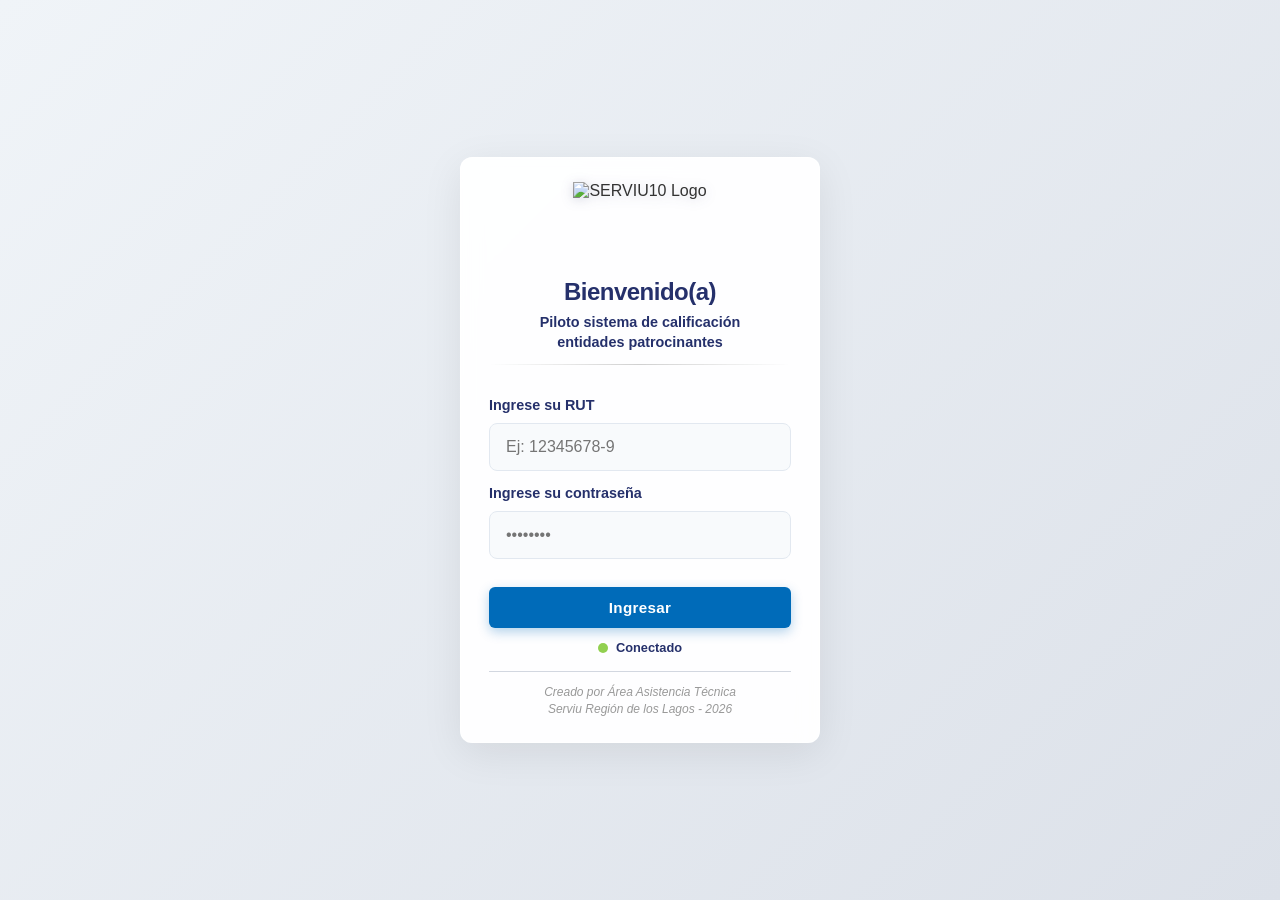
==== commit c721469a: "fix: Login responsivo en alturas reducidas (1366x768) y texto Bienvenido(a) Problema: en laptops 136" ====
--- a/index.html
+++ b/index.html
@@ -52,21 +52,21 @@
     <div id="login-container" class="login-screen-center">
         <form id="login-screen" class="login-card" onsubmit="event.preventDefault();">
             <div class="login-header text-center" style="padding-bottom: 4px;">
-                <div style="display: flex; justify-content: center; margin-bottom: 16px;">
-                    <img src="logo_serviu.JPG" alt="SERVIU10 Logo" style="height: 80px; object-fit: contain; filter: drop-shadow(0 2px 6px rgba(37, 48, 107, 0.18));">
-                </div>
-                <h2 style="margin: 0 0 6px 0; font-size: 1.5rem; font-weight: 700; color: var(--primary-dark); letter-spacing: -0.5px;">Bienvenido</h2>
+                <div class="login-logo-wrap" style="display: flex; justify-content: center; margin-bottom: 16px;">
+                    <img src="logo_serviu.JPG" alt="SERVIU10 Logo" class="login-logo" style="height: 80px; object-fit: contain; filter: drop-shadow(0 2px 6px rgba(37, 48, 107, 0.18));">
+                </div>
+                <h2 class="login-title" style="margin: 0 0 6px 0; font-size: 1.5rem; font-weight: 700; color: var(--primary-dark); letter-spacing: -0.5px;">Bienvenido(a)</h2>
                 <p style="color: var(--primary-dark); font-size: 0.9rem; margin: 0; font-weight: 600; line-height: 1.4;">Piloto sistema de calificación<br>entidades patrocinantes</p>
-                <div style="height: 1px; background: linear-gradient(90deg, transparent, #D0D0D0, transparent); margin: 12px 0;"></div>
-            </div>
-
-            <div style="margin-top: 16px;">
-                <div class="form-group">
-                    <label for="username" style="display: block; font-size: 0.9rem; font-weight: 600; color: var(--primary-dark); margin-bottom: 10px; text-transform: none; letter-spacing: normal;">Ingrese su RUT</label>
+                <div class="login-divider" style="height: 1px; background: linear-gradient(90deg, transparent, #D0D0D0, transparent); margin: 12px 0;"></div>
+            </div>
+
+            <div class="login-fields" style="margin-top: 16px;">
+                <div class="form-group">
+                    <label for="username" class="login-label" style="display: block; font-size: 0.9rem; font-weight: 600; color: var(--primary-dark); margin-bottom: 10px; text-transform: none; letter-spacing: normal;">Ingrese su RUT</label>
                     <input type="text" id="username" placeholder="Ej: 12345678-9" class="modern-input" maxlength="10" style="padding: 14px 16px; font-size: 1rem;">
                 </div>
                 <div class="form-group">
-                    <label for="password" style="display: block; font-size: 0.9rem; font-weight: 600; color: var(--primary-dark); margin-bottom: 10px; text-transform: none; letter-spacing: normal;">Ingrese su contraseña</label>
+                    <label for="password" class="login-label" style="display: block; font-size: 0.9rem; font-weight: 600; color: var(--primary-dark); margin-bottom: 10px; text-transform: none; letter-spacing: normal;">Ingrese su contraseña</label>
                     <input type="password" id="password" class="modern-input" placeholder="••••••••" maxlength="8" style="padding: 14px 16px; font-size: 1rem;">
                 </div>
             </div>
@@ -78,7 +78,7 @@
                 <span id="conn-text" style="font-size: 0.8rem; color: #25306B; font-weight: bold;">Conectado</span>
             </div>
 
-            <div style="margin-top: 16px; text-align: center; padding-top: 12px; border-top: 1px solid #D2D7E0;">
+            <div class="login-footer" style="margin-top: 16px; text-align: center; padding-top: 12px; border-top: 1px solid #D2D7E0;">
                 <p style="font-size: 0.75rem; color: #999; font-style: italic; margin: 0; line-height: 1.4;">
                     Creado por Área Asistencia Técnica<br>Serviu Región de los Lagos - 2026
                 </p>
@@ -91,7 +91,7 @@
             <div style="display: flex; align-items: center; justify-content: space-between; width: 100%; gap: 20px;">
                 <div style="order: 2; flex: 0 1 auto; text-align: center;">
                     <h1 id="app-title">Panel de Control</h1>
-                    <p style="margin: 6px 0 0 0; font-size: 1rem; font-weight: 600; color: rgba(255, 255, 255, 0.95);"><span>Bienvenido</span> <span id="user-profile"></span></p>
+                    <p style="margin: 6px 0 0 0; font-size: 1rem; font-weight: 600; color: rgba(255, 255, 255, 0.95);"><span>Bienvenido(a)</span> <span id="user-profile"></span></p>
                 </div>
 
                 <div style="order: 1; flex: 1 1 0; text-align: left; display: flex; flex-direction: column; gap: 2px;">
--- a/styles.css
+++ b/styles.css
@@ -47,6 +47,26 @@
 .btn-login-modern { width: 100%; padding: 14px; font-size: 1rem; border-radius: 8px; background-color: var(--primary-blue); color: var(--white); font-weight: 600; letter-spacing: 0.5px; margin-top: 10px; box-shadow: 0 4px 12px rgba(0, 107, 185, 0.3); transition: transform 0.2s, box-shadow 0.2s; border: none; cursor: pointer; }
 .btn-login-modern:hover { transform: translateY(-2px); box-shadow: 0 6px 15px rgba(0, 107, 185, 0.4); background-color: #005691; }
 .login-status-indicator { margin-top: 25px; font-size: 0.8rem; color: #718096; display: flex; justify-content: center; align-items: center; gap: 8px; }
+
+/* Login compacto para viewports de poca altura (ej. laptops 1366x768 con
+   escalado de Windows al 125-150% + barra del navegador, donde la altura
+   CSS real disponible baja de ~700px a ~500-600px y el formulario se corta).
+   No afecta el look en pantallas normales/altas: solo aplica bajo el umbral. */
+@media (max-height: 700px) {
+    .login-screen-center { align-items: flex-start; padding: 12px 16px; overflow-y: auto; }
+    .login-card { padding: 16px 24px; }
+    .login-logo-wrap { margin-bottom: 8px !important; }
+    .login-logo { height: 48px !important; }
+    .login-title { margin: 0 0 4px 0 !important; font-size: 1.25rem !important; }
+    .login-divider { margin: 8px 0 !important; }
+    .login-fields { margin-top: 8px !important; }
+    .login-card .form-group { margin-bottom: 8px; }
+    .login-label { margin-bottom: 5px !important; }
+    .login-card .modern-input { padding: 9px 14px !important; }
+    .btn-login-modern { margin-top: 8px !important; padding: 10px !important; }
+    .login-status-indicator { margin-top: 8px !important; }
+    .login-footer { margin-top: 8px !important; padding-top: 8px !important; }
+}
 .status-dot { display: inline-block; width: 10px; height: 10px; background-color: #CBD5E0; border-radius: 50%; transition: background-color 0.4s ease; box-shadow: 0 0 0 2px rgba(255,255,255,0.8); }
 
 .container { width: 100%; max-width: 1400px; margin: 0 auto; display: flex; flex-direction: column; min-height: 100vh; overflow-y: auto; }
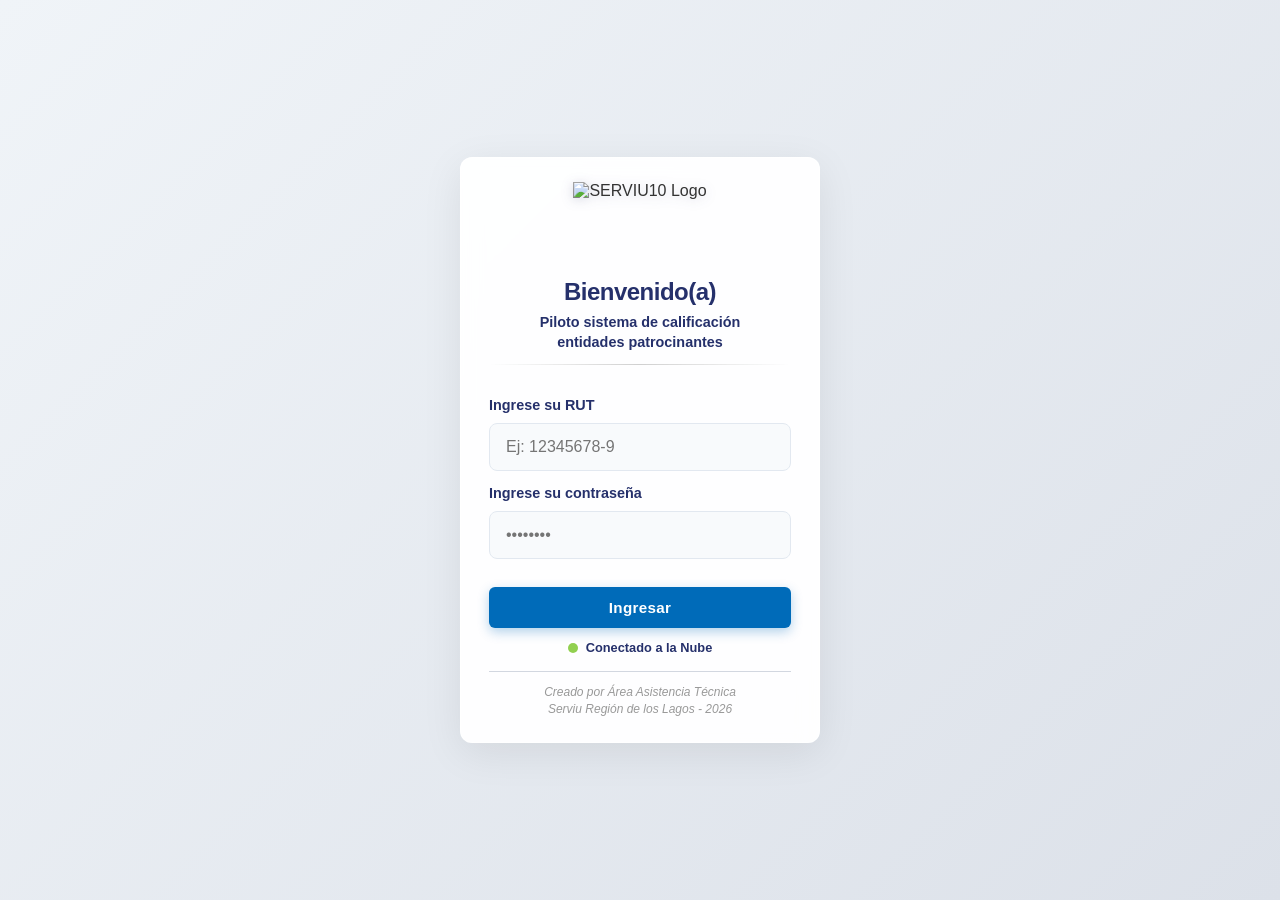
==== commit 0f7048d5: "fix: Ajustar ancho de columnas en área de admin (asig-rápida) - Reducir COL-PROVINCIA: flex: 0.8 - R" ====
--- a/index.html
+++ b/index.html
@@ -171,7 +171,7 @@
                             <div class="matrix-body tall-body clean-checkbox-list" id="col-evaluadores"></div>
                         </div>
 
-                        <div class="matrix-col" title="Control de Provincia">
+                        <div class="matrix-col" style="flex: 0.8;" title="Control de Provincia">
                             <label for="asig-provincia-listbox" class="matrix-header" style="display:block; width:100%; margin:0; cursor:pointer;">2. Provincia<span style="display: block; font-size: 0.65rem; font-weight: bold; color: #7A8294; margin-top: 2px;">COL-PROVINCIA</span></label>
                             <div class="matrix-body tall-body" style="padding: 0; display: flex; flex-direction: column;">
                                 <select id="asig-provincia-listbox" size="4" style="height: 100%; width:100%; border: none; outline: none; padding: 8px;" title="Lista de Provincias">
@@ -183,13 +183,13 @@
                             </div>
                         </div>
 
-                        <div class="matrix-col" title="Control de Programas">
+                        <div class="matrix-col" style="flex: 0.8;" title="Control de Programas">
                             <div class="matrix-header">3. Programa<span style="display: block; font-size: 0.65rem; font-weight: bold; color: #7A8294; margin-top: 2px;">COL-PROGRAMA</span></div>
                             <div class="matrix-body tall-body clean-checkbox-list" id="col-programas-dinamicos" style="background: #FAFBFD;">
                                 <span style="color:#999; font-size:0.8rem; display:block; text-align:center; margin-top:20px;">Seleccione una provincia</span>
                             </div>
                         </div>
-                        <div class="matrix-col" title="Control de Entidades">
+                        <div class="matrix-col" style="flex: 1.6;" title="Control de Entidades">
                             <div class="matrix-header">3.5 ENTIDADES<span style="display: block; font-size: 0.65rem; font-weight: bold; color: #7A8294; margin-top: 2px;">COL-ENTIDADES</span></div>
                             <div class="matrix-body" id="col-entidades-dinamicas">
                                 </div>
@@ -412,8 +412,8 @@
                                     </tr>
                                     <tr class="header-sub">
                                         <th colspan="2" class="description-block" id="historico-stage-desc" style="font-size:0.8rem; padding:6px;">Descripción...</th>
-                                        <th class="range-header text-center">MALO<br><small>(0-50)</small></th>
-                                        <th class="range-header text-center">ACEPTABLE<br><small>(51-79)</small></th>
+                                        <th class="range-header text-center">MALO<br><small>(0-49)</small></th>
+                                        <th class="range-header text-center">ACEPTABLE<br><small>(50-79)</small></th>
                                         <th class="range-header text-center">BUENO<br><small>(80-100)</small></th>
                                     </tr>
                                 </thead>
@@ -543,8 +543,8 @@
                             </tr>
                             <tr class="header-sub" style="background-color: #F5F7FA; border-bottom: 1px solid #D2D7E0;">
                                 <th colspan="2" class="description-block" id="table-stage-desc" style="font-size:0.7rem; padding:6px; color: var(--primary-dark); font-weight: 500; text-align: left; border-right: 1px solid #D2D7E0;">Criterios</th>
-                                <th class="range-header text-center" style="padding: 6px; font-weight: 500; color: #D32F2F; font-size: 0.65rem;">MALO<br><small>(0-50)</small></th>
-                                <th class="range-header text-center" style="padding: 6px; font-weight: 500; color: #F57C00; font-size: 0.65rem;">ACEPTABLE<br><small>(51-79)</small></th>
+                                <th class="range-header text-center" style="padding: 6px; font-weight: 500; color: #D32F2F; font-size: 0.65rem;">MALO<br><small>(0-49)</small></th>
+                                <th class="range-header text-center" style="padding: 6px; font-weight: 500; color: #F57C00; font-size: 0.65rem;">ACEPTABLE<br><small>(50-79)</small></th>
                                 <th class="range-header text-center" style="padding: 6px; font-weight: 500; color: #388E3C; font-size: 0.65rem;">BUENO<br><small>(80-100)</small></th>
                             </tr>
                         </thead>
